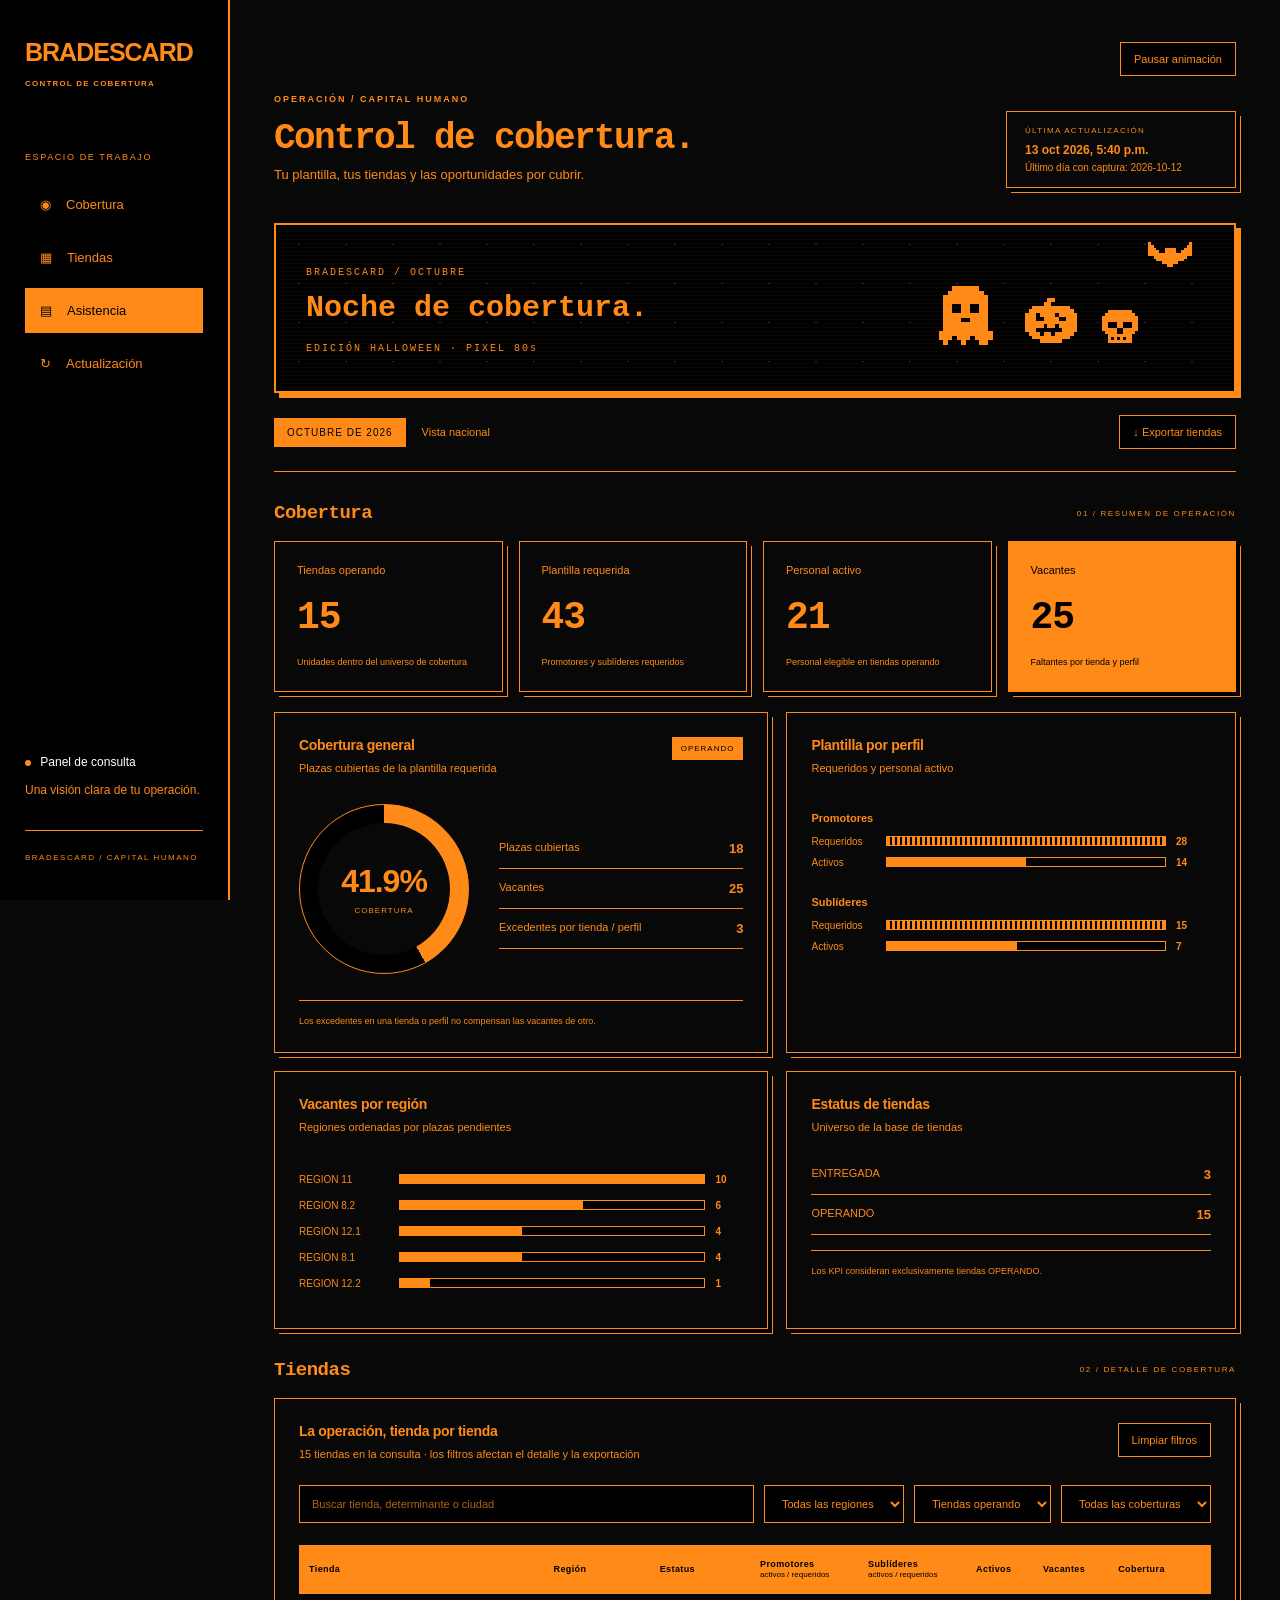
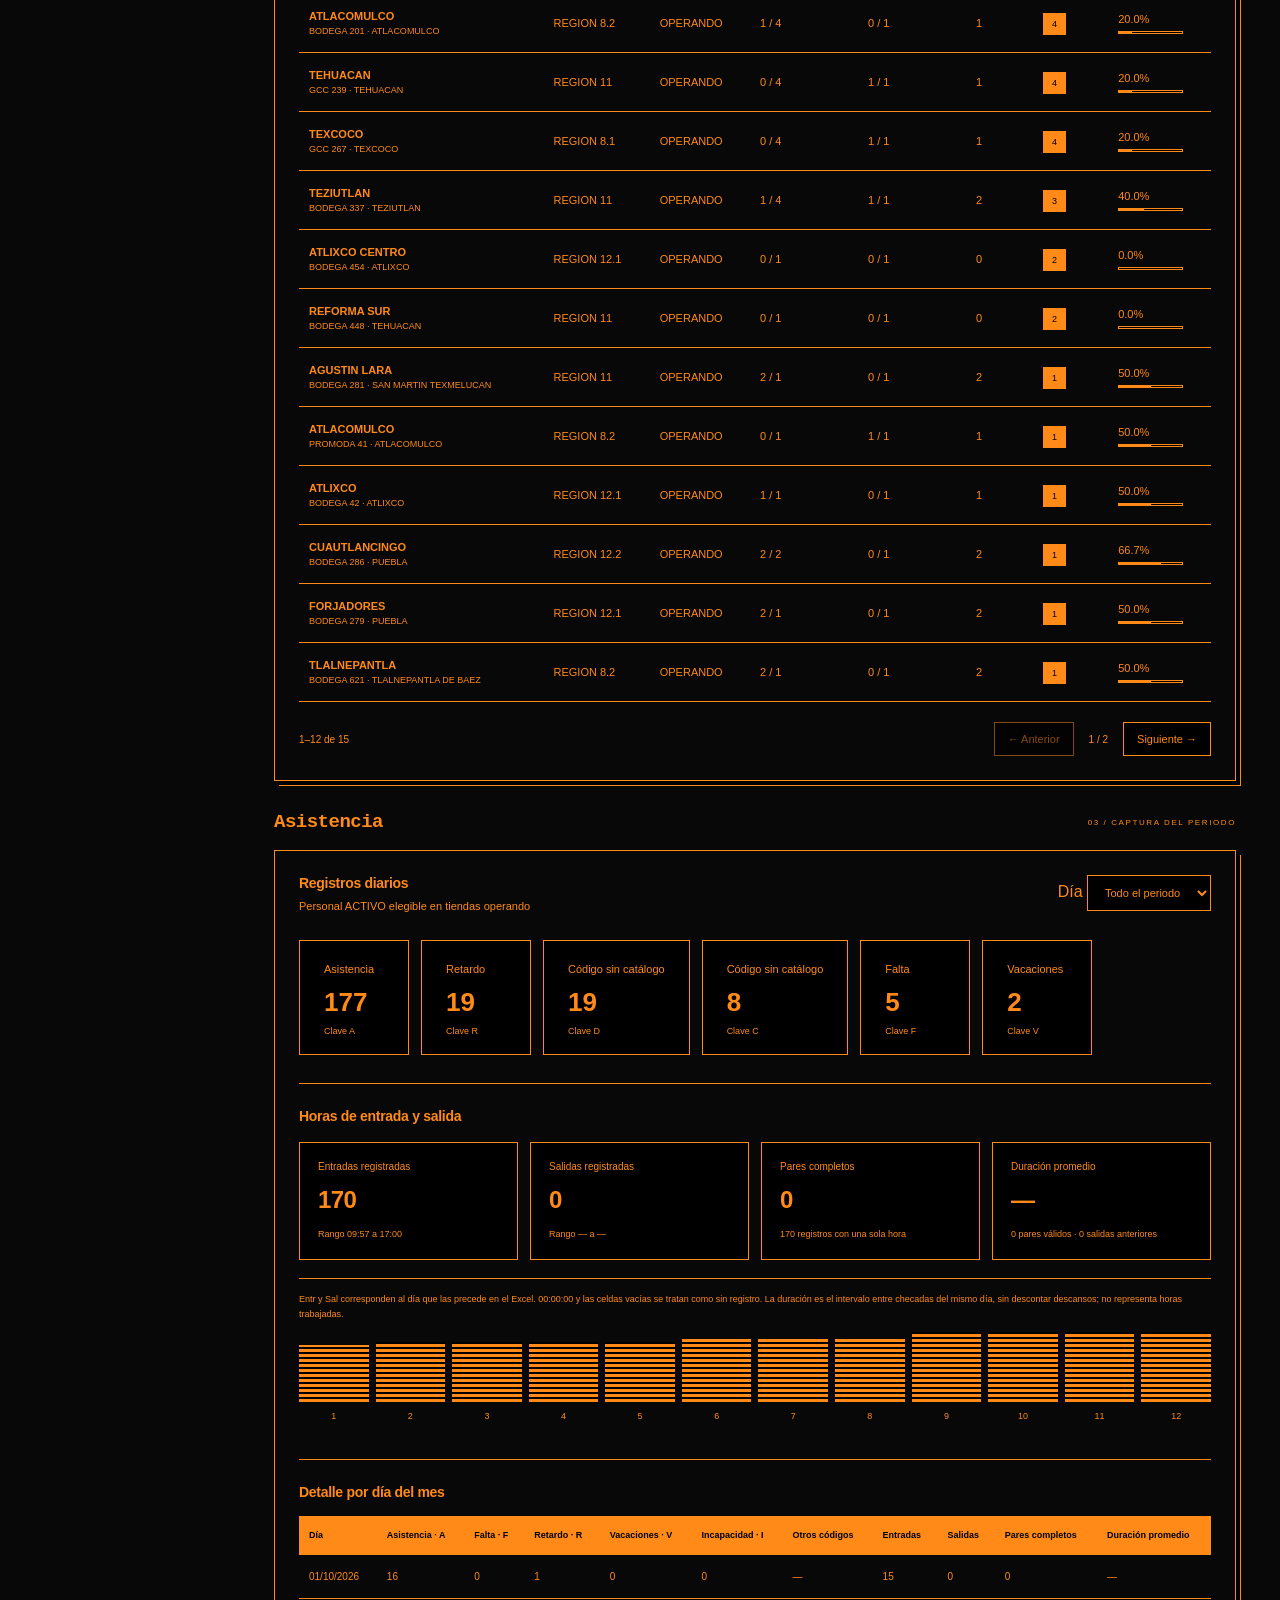
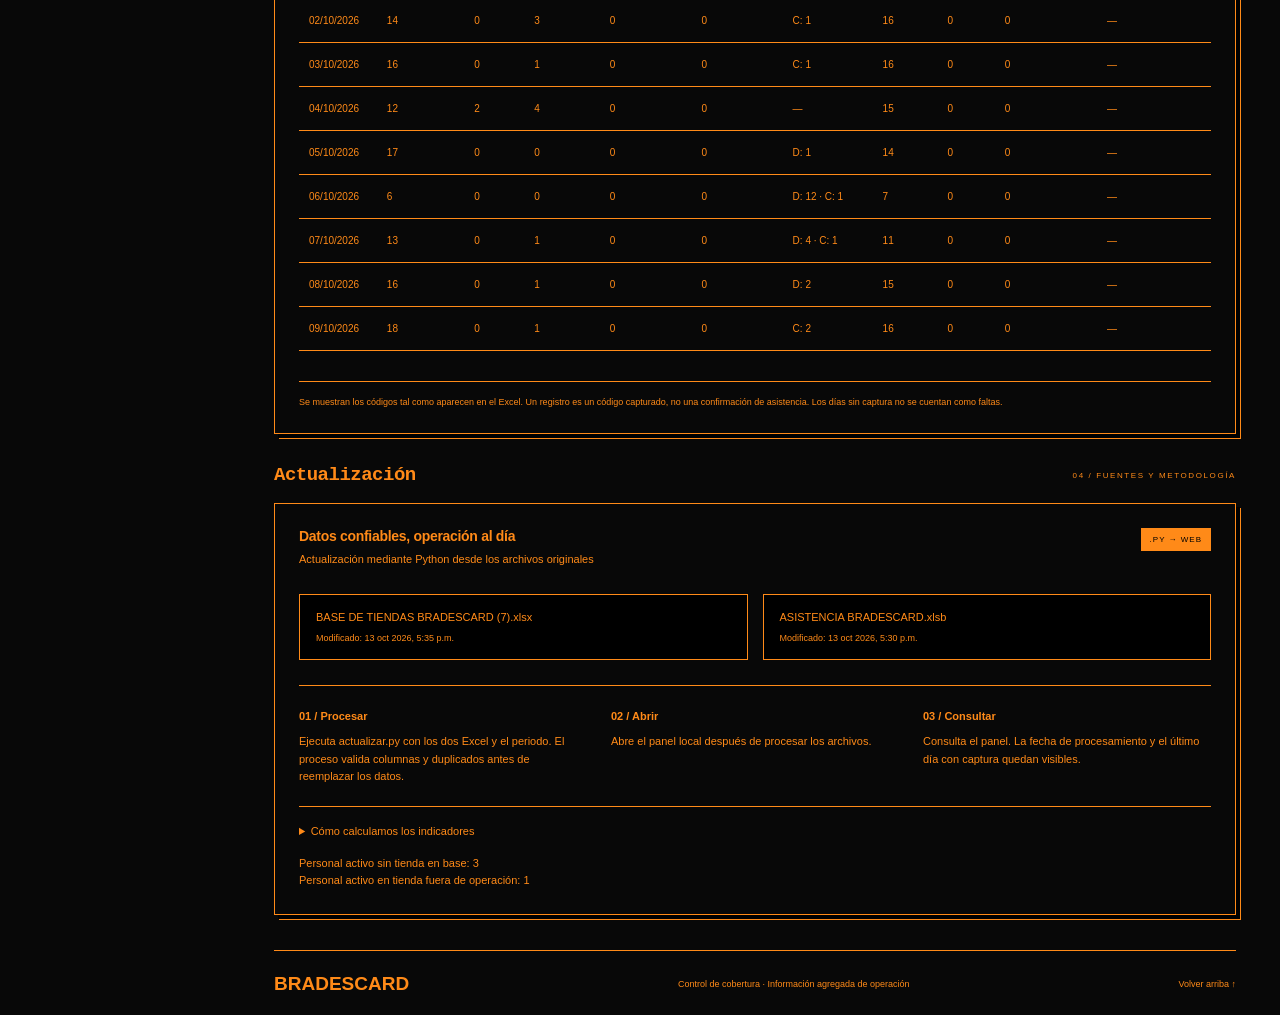
==== site/index.html @ 171170b5 "Publicar tablero de cobertura BRADESCARD y proceso de actualización" ====
<!doctype html>
<html lang="es"><head><meta charset="utf-8"><meta name="viewport" content="width=device-width, initial-scale=1"><meta name="description" content="Control de cobertura BRADESCARD: plantilla, vacantes y asistencia por tienda."><title>BRADESCARD · Control de cobertura</title><link rel="icon" type="image/svg+xml" href="favicon.svg?v=pumpkin-20261013"><link rel="stylesheet" href="styles.css"><script defer src="data.js"></script><script defer src="app.js?v=detalle-auto-20261013"></script><link rel="stylesheet" href="asistencia.css"><link rel="stylesheet" href="halloween.css?v=orange-20261013"><script defer src="temporada.js?v=orange-20261013"></script></head>
<body><aside><a class="brand" href="#cobertura">BRADESCARD<span>CONTROL DE COBERTURA</span></a><div class="nav-label">ESPACIO DE TRABAJO</div><nav aria-label="Secciones"><a href="#cobertura" class="selected">◉ <span>Cobertura</span></a><a href="#tiendas">▦ <span>Tiendas</span></a><a href="#asistencia">▤ <span>Asistencia</span></a><a href="#actualizacion">↻ <span>Actualización</span></a></nav><div class="side-bottom"><span class="dot"></span> Panel de consulta<p>Una visión clara de tu operación.</p><small>BRADESCARD / CAPITAL HUMANO</small></div></aside>
<main><header><div class="eyebrow">OPERACIÓN / CAPITAL HUMANO</div><div class="heading"><div><h1>Control de cobertura<span>.</span></h1><p>Tu plantilla, tus tiendas y las oportunidades por cubrir.</p></div><div class="update"><span>ÚLTIMA ACTUALIZACIÓN</span><strong id="updated">Sin datos procesados</strong><small id="cutoff"></small></div></div></header><div class="toolbar"><span class="period" id="period">—</span><span id="scope">Vista nacional</span><button id="export">↓ Exportar tiendas</button></div><div id="error" role="alert" hidden></div>
<section id="cobertura"><div class="section-title"><h2>Cobertura</h2><span>01 / RESUMEN DE OPERACIÓN</span></div><div class="kpis" id="kpis"></div><div class="chart-grid"><article class="panel"><div class="panel-title"><div><h3>Cobertura general</h3><p>Plazas cubiertas de la plantilla requerida</p></div><span class="tag">OPERANDO</span></div><div class="coverage-body"><div id="donut" class="donut"><div><strong id="percent">—</strong><small>COBERTURA</small></div></div><div class="legend" id="legend"></div></div><p class="note">Los excedentes en una tienda o perfil no compensan las vacantes de otro.</p></article><article class="panel"><div class="panel-title"><div><h3>Plantilla por perfil</h3><p>Requeridos y personal activo</p></div></div><div id="profiles" class="bars"></div></article><article class="panel"><div class="panel-title"><div><h3>Vacantes por región</h3><p>Regiones ordenadas por plazas pendientes</p></div></div><div id="regions" class="regions"></div></article><article class="panel"><div class="panel-title"><div><h3>Estatus de tiendas</h3><p>Universo de la base de tiendas</p></div></div><div id="statuses" class="status-list"></div><p class="note">Los KPI consideran exclusivamente tiendas OPERANDO.</p></article></div></section>
<section id="tiendas"><div class="section-title"><h2>Tiendas</h2><span>02 / DETALLE DE COBERTURA</span></div><article class="panel"><div class="panel-title"><div><h3>La operación, tienda por tienda</h3><p id="count"></p></div><button id="clear">Limpiar filtros</button></div><div class="filters"><input id="search" type="search" placeholder="Buscar tienda, determinante o ciudad" aria-label="Buscar tienda"><select id="region" aria-label="Región"><option value="">Todas las regiones</option></select><select id="status" aria-label="Estatus"><option value="OPERANDO">Tiendas operando</option><option value="">Todos los estatus</option></select><select id="gap" aria-label="Cobertura"><option value="">Todas las coberturas</option><option value="gap">Con vacantes</option><option value="full">Plantilla completa</option><option value="zero">Sin personal activo</option></select></div><div class="table-wrap"><table><thead><tr><th>Tienda</th><th>Región</th><th>Estatus</th><th>Promotores<br><small>activos / requeridos</small></th><th>Sublíderes<br><small>activos / requeridos</small></th><th>Activos</th><th>Vacantes</th><th>Cobertura</th></tr></thead><tbody id="rows"></tbody></table></div><div class="pagination"><span id="range"></span><div><button id="prev">← Anterior</button><span id="page"></span><button id="next">Siguiente →</button></div></div></article></section>
<section id="asistencia"><div class="section-title"><h2>Asistencia</h2><span>03 / CAPTURA DEL PERIODO</span></div><article class="panel"><div class="panel-title"><div><h3>Registros diarios</h3><p>Personal ACTIVO elegible en tiendas operando</p></div><label>Día <select id="day" aria-label="Día de asistencia"></select></label></div><div id="attendance" class="attendance"></div><div id="timeline" class="timeline" aria-label="Registros por día"></div><p class="note">Se muestran los códigos tal como aparecen en el Excel. Un registro es un código capturado, no una confirmación de asistencia. Los días sin captura no se cuentan como faltas.</p></article></section>
<section id="actualizacion"><div class="section-title"><h2>Actualización</h2><span>04 / FUENTES Y METODOLOGÍA</span></div><article class="panel"><div class="panel-title"><div><h3>Datos confiables, operación al día</h3><p>Actualización mediante Python desde los archivos originales</p></div><span class="tag">.PY → WEB</span></div><div id="sources" class="sources"></div><div class="method"><div><strong>01 / Procesar</strong><p>Ejecuta actualizar.py con los dos Excel y el periodo. El proceso valida columnas y duplicados antes de reemplazar los datos.</p></div><div><strong>02 / Abrir</strong><p>Abre el panel local después de procesar los archivos.</p></div><div><strong>03 / Consultar</strong><p>Consulta el panel. La fecha de procesamiento y el último día con captura quedan visibles.</p></div></div><details><summary>Cómo calculamos los indicadores</summary><p>Plantilla requerida = promotores requeridos + sublíderes. Personal activo = estatus ACTIVO, perfil PROMOTOR / PROMOTOR DE CREDITO o SUBLIDER (excluye SUBLIDER 2 y otros puestos), asignado a una tienda OPERANDO. Vacantes = suma de faltantes por tienda y perfil, con mínimo cero. Cobertura = plazas cubiertas / plantilla requerida. El corte corresponde al último día con un código registrado; no acredita que todas las tiendas hayan completado ese día.</p></details><div id="warnings"></div></article></section><footer><strong>BRADESCARD</strong><span>Control de cobertura · Información agregada de operación</span><a href="#cobertura">Volver arriba ↑</a></footer></main></body></html>
---- site/styles.css ----
:root{font-family:Inter,'Segoe UI',Arial,sans-serif;color:#171717;background:#f6f6f6;font-synthesis:none;scroll-behavior:smooth}*{box-sizing:border-box}body{margin:0}aside{position:fixed;inset:0 auto 0 0;width:230px;background:#101010;color:#fff;padding:38px 25px;display:flex;flex-direction:column}.brand{font-size:38px;font-weight:850;letter-spacing:-2px;color:white;text-decoration:none}.brand span{display:block;font-size:9px;letter-spacing:2px;color:#a7a7a7;margin-top:12px}.nav-label{color:#888;font-size:9px;letter-spacing:1.6px;margin:64px 0 20px}nav{display:grid;gap:8px}nav a{color:#aaa;text-decoration:none;display:flex;gap:15px;padding:15px;border-radius:7px;font-size:13px}nav a:hover,nav a.selected{background:#fff;color:#111}.side-bottom{margin-top:auto;font-size:12px}.side-bottom p{color:#888;line-height:1.6}.side-bottom small{display:block;border-top:1px solid #333;padding-top:22px;margin-top:30px;font-size:8px;letter-spacing:1.5px}.dot{display:inline-block;width:6px;height:6px;border-radius:50%;background:#fff;margin-right:6px}main{margin-left:230px;max-width:1750px;padding:42px 44px 20px}.eyebrow{font-size:9px;letter-spacing:2px;color:#777;font-weight:650}.heading{display:flex;justify-content:space-between;align-items:center;gap:25px}h1{font-size:36px;letter-spacing:-1.6px;margin:14px 0 8px}h1 span{color:#999}header p{color:#777;font-size:13px;margin-top:0}.update{background:white;border:1px solid #e3e3e3;border-radius:8px;padding:14px 18px;min-width:230px}.update span{font-size:8px;letter-spacing:1.3px;color:#777;display:block}.update strong{font-size:12px;display:block;margin-top:8px}.update small{font-size:10px;color:#777;display:block;margin-top:5px}.toolbar{display:flex;align-items:center;gap:16px;border-bottom:1px solid #ddd;padding:22px 0;color:#777;font-size:11px}.period{background:#191919;color:white;padding:9px 13px;border-radius:5px;font-size:10px;letter-spacing:1px}.toolbar button{margin-left:auto}button,select,input{font:inherit}button,select{border:1px solid #dedede;background:#fff;border-radius:5px;padding:10px 13px;font-size:11px;color:#333}button{cursor:pointer}button:hover{background:#eee}button:disabled{opacity:.4;cursor:default}a:focus-visible,button:focus-visible,input:focus-visible,select:focus-visible,summary:focus-visible{outline:2px solid #555;outline-offset:3px}section{scroll-margin-top:20px}.section-title{display:flex;justify-content:space-between;align-items:center;margin:30px 0 17px}.section-title h2{font-size:19px;letter-spacing:-.5px;margin:0}.section-title>span{font-size:8px;letter-spacing:1.6px;color:#888}.kpis{display:grid;grid-template-columns:repeat(4,1fr);gap:16px}.kpi{background:white;border:1px solid #e4e4e4;border-radius:9px;padding:22px}.kpi:last-child{background:#151515;color:white;border-color:#151515}.kpi-label{font-size:11px;display:flex;justify-content:space-between;color:#666}.kpi:last-child .kpi-label{color:#bbb}.kpi strong{font-size:38px;letter-spacing:-1px;display:block;margin:20px 0 12px}.kpi small{font-size:9px;color:#888}.chart-grid{display:grid;grid-template-columns:1.1fr 1fr;gap:18px;margin-top:20px}.panel{background:#fff;border:1px solid #e4e4e4;border-radius:10px;padding:24px}.panel-title{display:flex;align-items:flex-start;justify-content:space-between;gap:12px}.panel h3{font-size:14px;margin:0 0 7px;letter-spacing:-.3px}.panel p{color:#888;font-size:11px;line-height:1.6;margin:0}.tag{font-size:8px;letter-spacing:1px;background:#f0f0f0;padding:7px 9px;border-radius:4px;white-space:nowrap}.coverage-body{display:flex;align-items:center;gap:30px;margin:26px 0}.donut{width:170px;height:170px;flex-shrink:0;background:conic-gradient(#191919 var(--fill,0%),#eee 0);border-radius:50%;padding:18px}.donut>div{height:100%;border-radius:50%;background:#fff;display:flex;flex-direction:column;align-items:center;justify-content:center}.donut strong{font-size:32px;letter-spacing:-1px}.donut small{font-size:8px;color:#999;letter-spacing:1px;margin-top:6px}.legend{flex:1}.legend div,.status-list div{display:flex;justify-content:space-between;font-size:11px;padding:12px 0;border-bottom:1px solid #eee}.legend strong,.status-list strong{font-size:13px}.panel .note{font-size:9px;border-top:1px solid #eee;padding-top:13px;margin-top:15px}.bars{margin-top:30px}.profile{margin-bottom:24px}.profile>strong{font-size:11px}.bar-line{display:grid;grid-template-columns:65px 1fr 35px;align-items:center;gap:10px;margin:10px 0;font-size:10px;color:#777}.bar{height:10px;background:#f5f5f5;border-radius:2px;overflow:hidden}.bar i{display:block;height:100%;background:#222}.bar.light i{background:#bfbfbf}.regions{max-height:270px;overflow:auto;margin-top:22px}.region-row{display:grid;grid-template-columns:90px 1fr 28px;gap:10px;align-items:center;font-size:10px;margin:15px 0}.status-list{margin-top:18px}.filters{display:flex;gap:10px;margin:22px 0}.filters input{flex:1;min-width:160px;border:1px solid #ddd;border-radius:5px;padding:12px;font-size:11px}.table-wrap{overflow:auto}table{border-collapse:collapse;width:100%;text-align:left;white-space:nowrap}th{font-size:9px;font-weight:600;color:#888;letter-spacing:.4px;background:#fafafa;padding:14px 10px;border-bottom:1px solid #e5e5e5}th small{font-size:8px;font-weight:400;letter-spacing:0}td{font-size:11px;padding:16px 10px;border-bottom:1px solid #eee}td strong{display:block;font-size:11px}td small{display:block;font-size:9px;color:#999;margin-top:4px}.badge{background:#f0f0f0;padding:5px 8px;border-radius:4px;font-size:9px}.badge.gap{background:#222;color:white}.tiny-bar{height:3px;background:#eee;width:65px;margin-top:6px}.tiny-bar i{height:100%;background:#333;display:block}.pagination{display:flex;justify-content:space-between;align-items:center;margin-top:20px;font-size:10px;color:#888}.pagination>div{display:flex;gap:15px;align-items:center}.attendance{display:flex;flex-wrap:wrap;gap:12px;margin:24px 0}.code{background:#f7f7f7;padding:18px 24px;min-width:110px;border:1px solid #eee;border-radius:6px}.code span{font-size:11px;color:#888}.code strong{font-size:26px;display:block;margin-top:10px}.timeline{display:flex;gap:7px;align-items:flex-end;height:110px;overflow:auto;padding:10px 0}.daybar{flex:1;min-width:20px;text-align:center;font-size:9px;color:#888}.daybar i{display:block;background:#bbb;margin-bottom:9px;border-radius:2px 2px 0 0}.daybar.current i{background:#222}.sources{display:grid;grid-template-columns:1fr 1fr;gap:15px;margin:25px 0}.source{background:#f8f8f8;border-radius:6px;padding:16px;overflow-wrap:anywhere;font-size:11px}.source small{display:block;color:#888;margin-top:10px;font-size:9px}.method{display:grid;grid-template-columns:repeat(3,1fr);gap:24px;padding:20px 0;border-top:1px solid #eee}.method strong{font-size:11px}.method p{margin-top:9px}details{padding-top:18px;border-top:1px solid #eee;font-size:11px}summary{cursor:pointer}details p{margin-top:12px!important}#warnings{font-size:10px;color:#666;margin-top:18px}footer{display:flex;justify-content:space-between;align-items:center;border-top:1px solid #ddd;margin-top:35px;padding-top:22px;font-size:9px;color:#888}footer strong{font-size:19px;color:#222}footer a{color:#555;text-decoration:none}#error{padding:20px;border:1px solid #999;margin-top:20px;font-size:13px} @media(min-width:1500px){main{padding-left:65px;padding-right:65px}}@media(max-width:1100px){aside{width:190px;padding:30px 18px}main{margin-left:190px;padding:30px 24px}.heading{align-items:flex-start}h1{font-size:29px}.kpis{gap:10px}.kpi{padding:18px}.coverage-body{gap:15px}.donut{width:140px;height:140px}.filters{flex-wrap:wrap}}@media(max-width:780px){aside{position:static;width:auto;padding:22px;display:block}.brand{font-size:28px}.brand span{font-size:8px;display:inline;margin-left:18px}.nav-label,.side-bottom{display:none}nav{display:flex;gap:6px;margin-top:20px;overflow:auto}nav a{padding:10px;font-size:11px}main{margin:0;padding:25px 18px}.heading{display:block}h1{font-size:30px}.update{margin-top:18px}.section-title>span{font-size:7px}.kpis{grid-template-columns:1fr 1fr}.kpi strong{font-size:32px}.chart-grid{grid-template-columns:1fr}.panel{padding:20px}.coverage-body{justify-content:center}.filters>*{width:100%}.sources,.method{grid-template-columns:1fr}.pagination{gap:10px;flex-wrap:wrap}footer span{display:none}}
---- site/asistencia.css ----
.code small{display:block;font-size:9px;color:#888;margin-top:8px}.hours-panel,.daily-panel{margin-top:28px;padding-top:24px;border-top:1px solid #eee}.hours-cards{display:grid;grid-template-columns:repeat(4,minmax(0,1fr));gap:12px;margin:18px 0}.hour-card{border:1px solid #e5e5e5;border-radius:7px;padding:18px;background:#fafafa}.hour-card span{display:block;font-size:10px;color:#777}.hour-card strong{display:block;font-size:24px;margin:14px 0;letter-spacing:-.6px}.hour-card small{display:block;font-size:9px;color:#888;line-height:1.5}.daily-panel .table-wrap{margin-top:16px;max-height:450px;overflow:auto}.daily-panel th{position:sticky;top:0;z-index:1}.selected-day{background:#f0f0f0}.daily-panel td{font-size:10px}.daily-panel th{letter-spacing:0}@media(max-width:1100px){.hours-cards{grid-template-columns:1fr 1fr}}@media(max-width:480px){.hour-card{padding:14px}.hour-card strong{font-size:20px}}
---- site/halloween.css ----
:root{--orange:#ff8a18;--ink:#080808;color:var(--orange);background:var(--ink);color-scheme:dark}
body{background:#080808}aside{background:#000;border-right:2px solid #ff8a18}.brand{display:block;font-size:25px;letter-spacing:-1px;white-space:nowrap;color:#ff8a18;max-width:100%}.brand span{font-size:8px;letter-spacing:1.2px;color:#ff8a18}nav a,.nav-label,.side-bottom p,.side-bottom small{color:#ff8a18}nav a:hover,nav a.selected{background:#ff8a18;color:#000;border-radius:0}.dot{background:#ff8a18}
h1,h2,h3,.eyebrow,header p,h1 span{color:#ff8a18}h1,h2,.season-label strong{font-family:'Courier New',monospace;font-weight:900}.update,.panel,.kpi,.kpi:last-child{background:#080808;border:1px solid #ff8a18;color:#ff8a18;border-radius:0;box-shadow:4px 4px 0 #000,5px 5px 0 #ff8a18}.kpi:last-child{background:#ff8a18;color:#000}.kpi:last-child .kpi-label,.kpi:last-child small{color:#000}.kpi-label,.kpi small,.update span,.update small,.panel p,.section-title>span,.toolbar,.bar-line,.region-row,.pagination,#warnings{color:#ff8a18}.kpi strong{font-family:'Courier New',monospace}.toolbar,.legend div,.status-list div,.panel .note,td,.method,details,footer,.side-bottom small{border-color:#ff8a18}
button,select,input,.filters input{background:#000;color:#ff8a18;border:1px solid #ff8a18;border-radius:0}button:hover{background:#ff8a18;color:#000}input::placeholder{color:#ff8a18;opacity:.7}button:disabled{opacity:.5}.period,.badge.gap,.tag{background:#ff8a18;color:#000;border-radius:0}.bar,.tiny-bar{background:#000;border:1px solid #ff8a18;border-radius:0}.bar i,.tiny-bar i{background:#ff8a18}.bar.light i{background:repeating-linear-gradient(90deg,#ff8a18 0 3px,#000 3px 5px)}.donut{background:conic-gradient(#ff8a18 var(--fill,0%),#000 0);border:1px solid #ff8a18}.donut>div{background:#080808}.donut small{color:#ff8a18}th{background:#ff8a18;color:#000;border-color:#ff8a18}td,td small{color:#ff8a18}.badge{background:#000;color:#ff8a18;border:1px solid #ff8a18;border-radius:0}.code,.source,.hour-card{background:#000;color:#ff8a18;border:1px solid #ff8a18;border-radius:0}.code span,.code small,.source small,.hour-card span,.hour-card small,.daybar,footer,footer a,footer strong{color:#ff8a18}.hours-panel,.daily-panel{border-color:#ff8a18}.selected-day{background:#000;outline:1px solid #ff8a18;outline-offset:-1px}.daybar i{background:repeating-linear-gradient(0deg,#ff8a18 0 3px,#000 3px 5px);border-radius:0}.daybar.current i{background:#ff8a18}a:focus-visible,button:focus-visible,input:focus-visible,select:focus-visible,summary:focus-visible{outline-color:#ff8a18}
.season-controls{display:flex;justify-content:flex-end;margin-bottom:18px}.season-scene{position:relative;display:flex;align-items:center;justify-content:space-between;min-height:170px;margin-top:28px;padding:28px 30px;border:2px solid #ff8a18;overflow:hidden;background:#000;box-shadow:5px 5px 0 #ff8a18}.season-scene:after{content:'';position:absolute;inset:0;pointer-events:none;background:repeating-linear-gradient(0deg,transparent 0 3px,#ff8a180b 3px 4px)}.season-label{position:relative;z-index:1}.season-label span,.season-label small{font:10px 'Courier New',monospace;letter-spacing:2px}.season-label strong{display:block;font-size:30px;margin:12px 0}.season-art{display:flex;align-items:flex-end;gap:15px;position:relative;width:270px;min-height:100px}.pixel-sprite{width:60px;height:60px;image-rendering:pixelated;flex-shrink:0}.pixel-ghost{width:72px;height:72px;animation:ghost-float 4s steps(8,end) infinite}.pixel-pumpkin{animation:pumpkin-sway 5s steps(4,end) infinite;transform-origin:bottom center}.pixel-skull{width:48px;height:48px;animation:skull-bob 3s steps(4,end) infinite}.pixel-bat{position:absolute;right:12px;top:-16px;width:44px;height:44px;animation:bat-drift 7s steps(16,end) infinite}.pixel-stars{position:absolute;inset:0;background-image:radial-gradient(#ff8a18 1px,transparent 1px);background-size:47px 39px;opacity:.3}
@keyframes ghost-float{0%,100%{transform:translateY(-8px)}50%{transform:translateY(6px)}}@keyframes pumpkin-sway{0%,100%{transform:rotate(-4deg)}50%{transform:rotate(4deg)}}@keyframes skull-bob{0%,100%{transform:translateY(0)}50%{transform:translateY(-5px)}}@keyframes bat-drift{0%,100%{transform:translate(0,0)}50%{transform:translate(-35px,12px)}}.season-paused .pixel-sprite{animation-play-state:paused}@media(prefers-reduced-motion:reduce){.pixel-sprite{animation:none!important}:root{scroll-behavior:auto}}
@media(max-width:1100px){.brand{font-size:22px;letter-spacing:-1px}.brand span{letter-spacing:.7px}.coverage-body{flex-wrap:wrap}}@media(max-width:780px){.brand{font-size:27px}.brand span{display:block;margin:8px 0 0}.season-label strong{font-size:25px}.season-label span,.season-label small{font-size:9px;letter-spacing:1px}.season-scene{padding:22px 18px}.season-art{width:190px;gap:6px}.pixel-sprite{width:45px;height:45px}.pixel-ghost{width:55px;height:55px}.pixel-bat{width:32px;height:32px}}@media(max-width:500px){.season-scene{min-height:225px;align-items:flex-start}.season-art{position:absolute;right:12px;bottom:12px}.section-title>span{max-width:100px;text-align:right}.toolbar{flex-wrap:wrap}.toolbar button{margin-left:0}.legend{min-width:180px}}
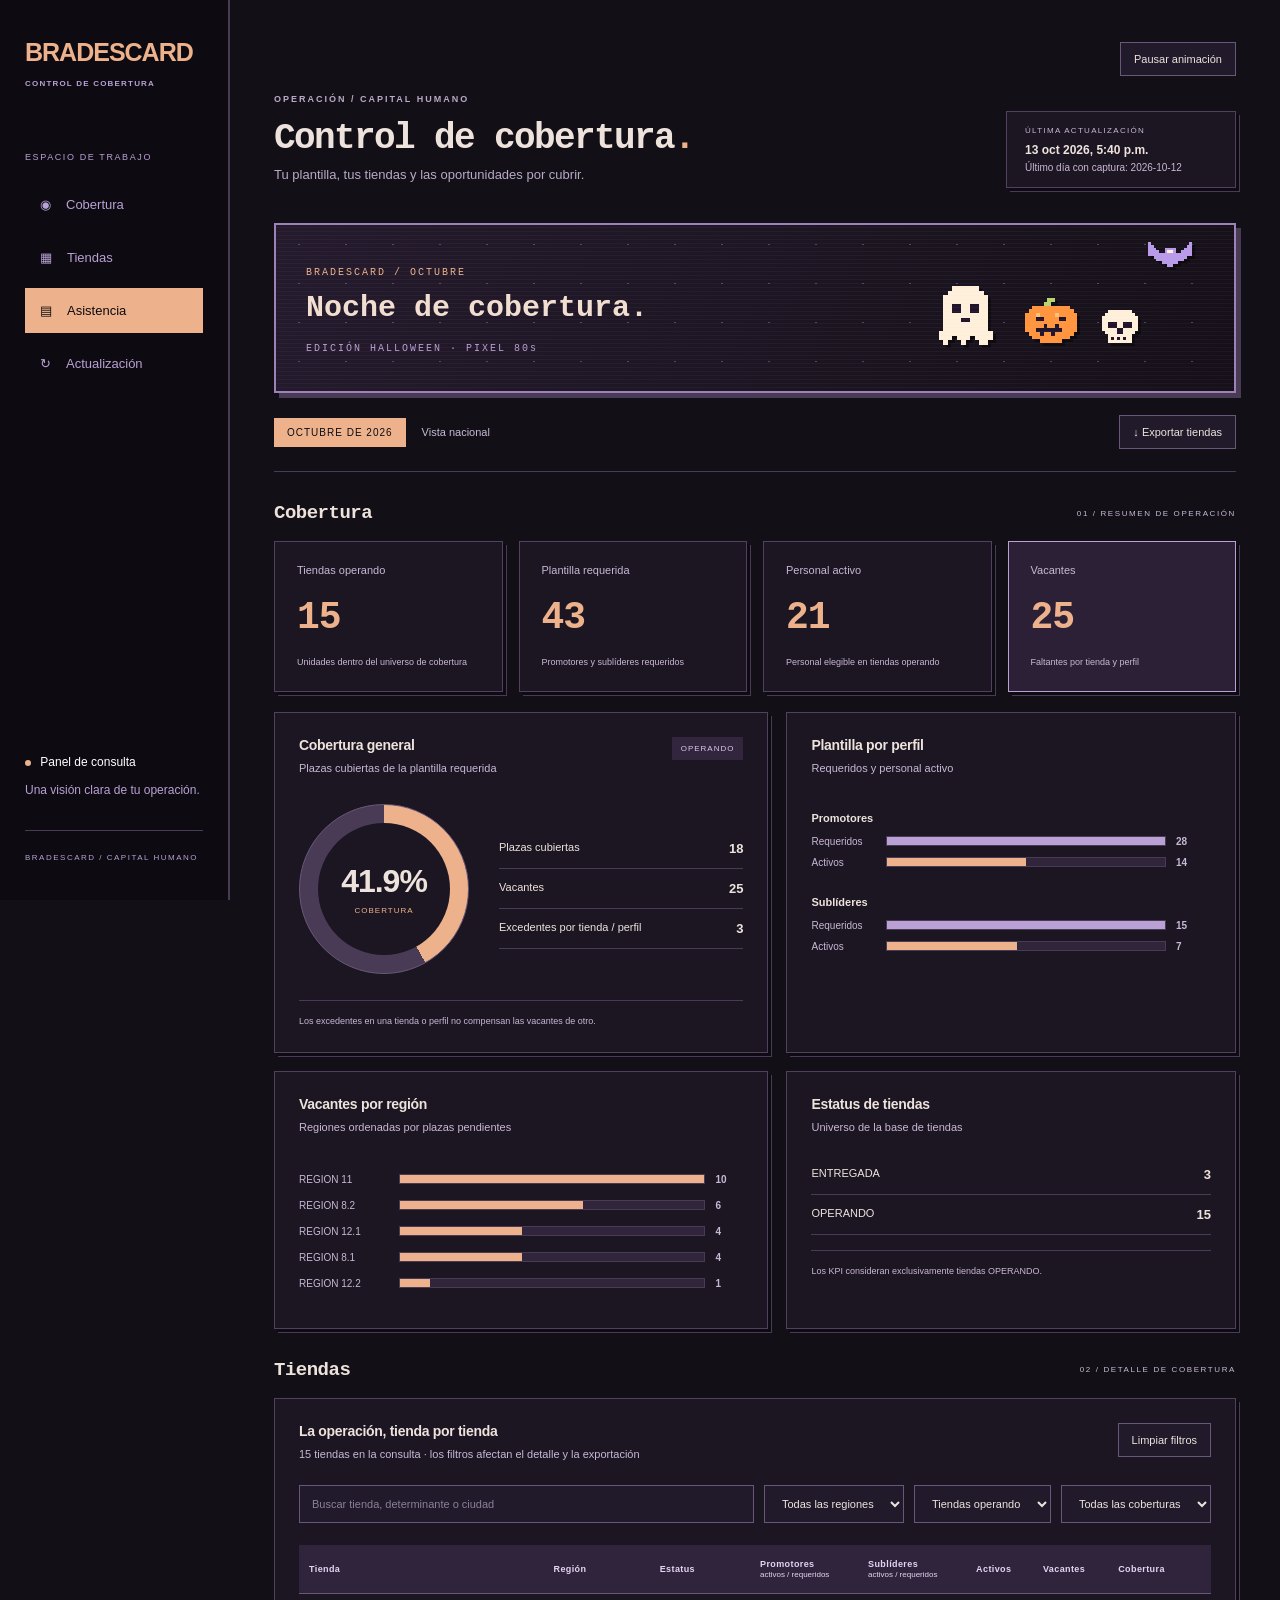
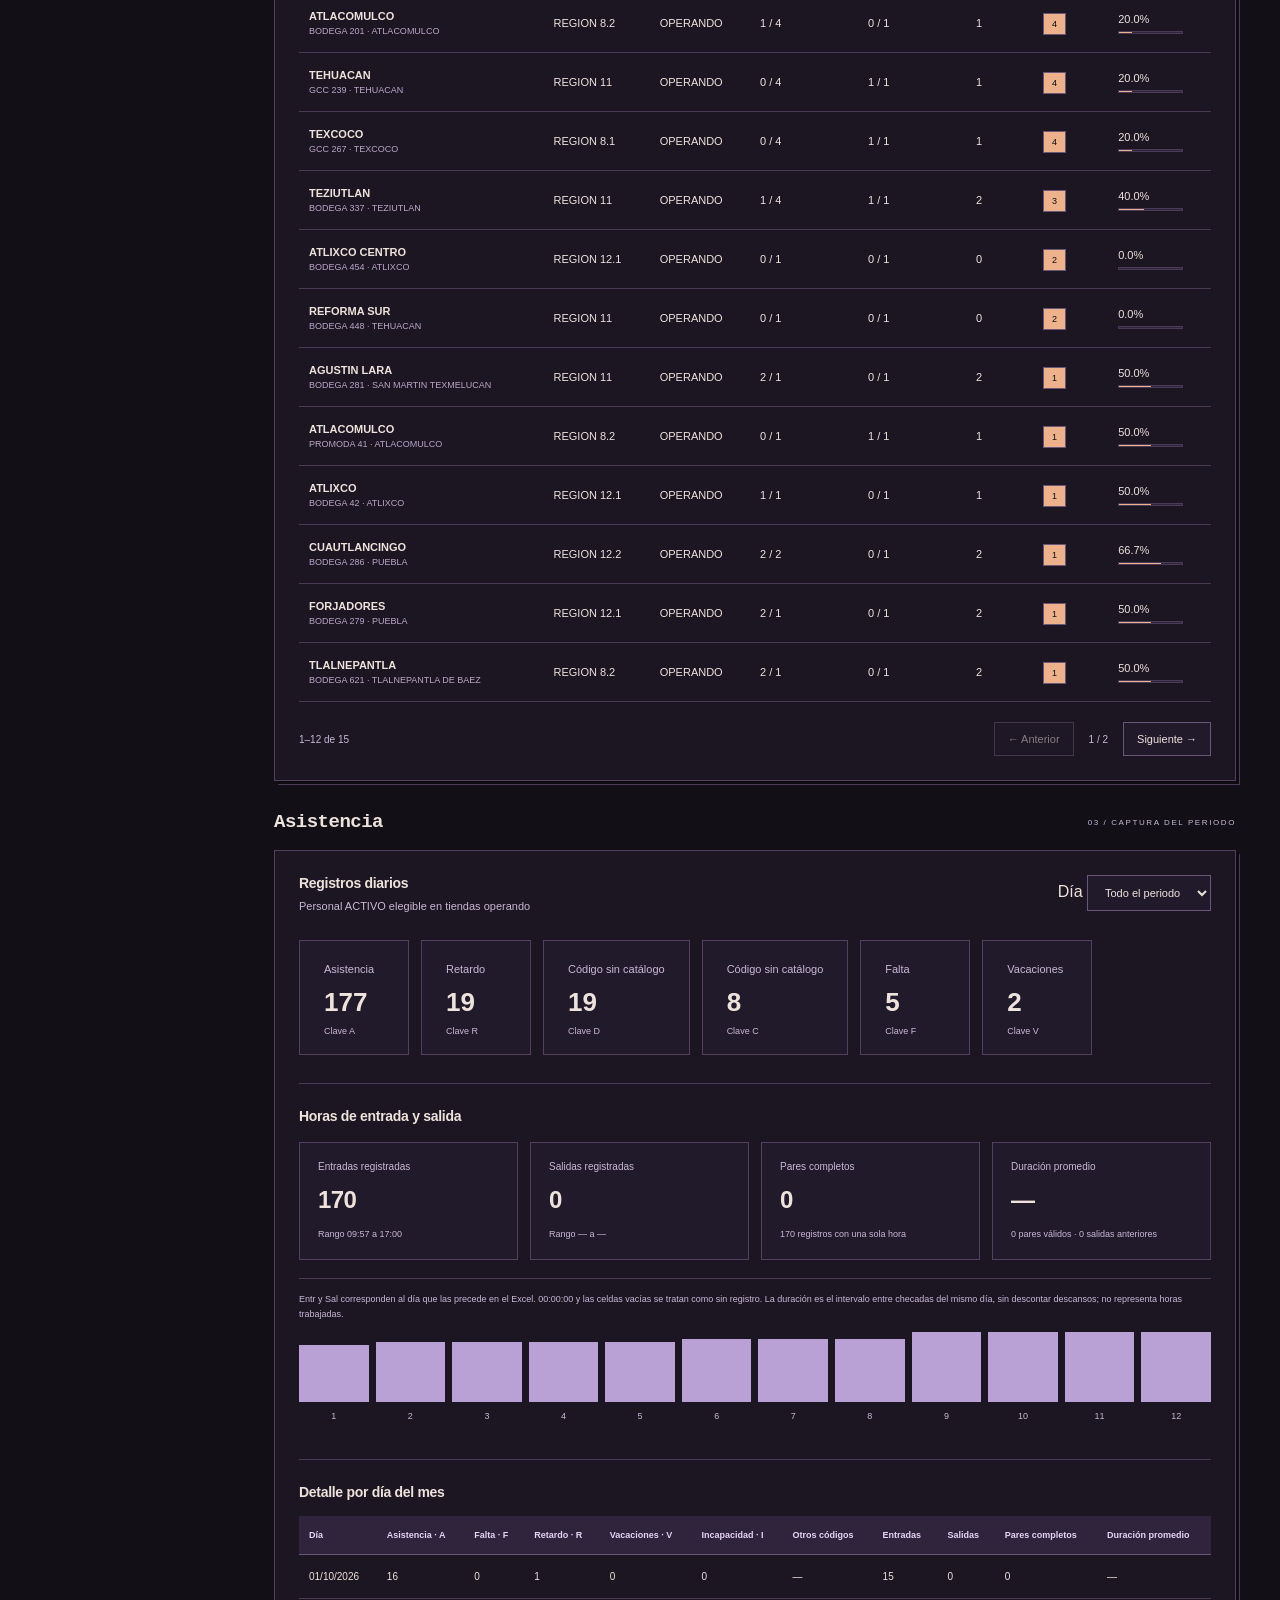
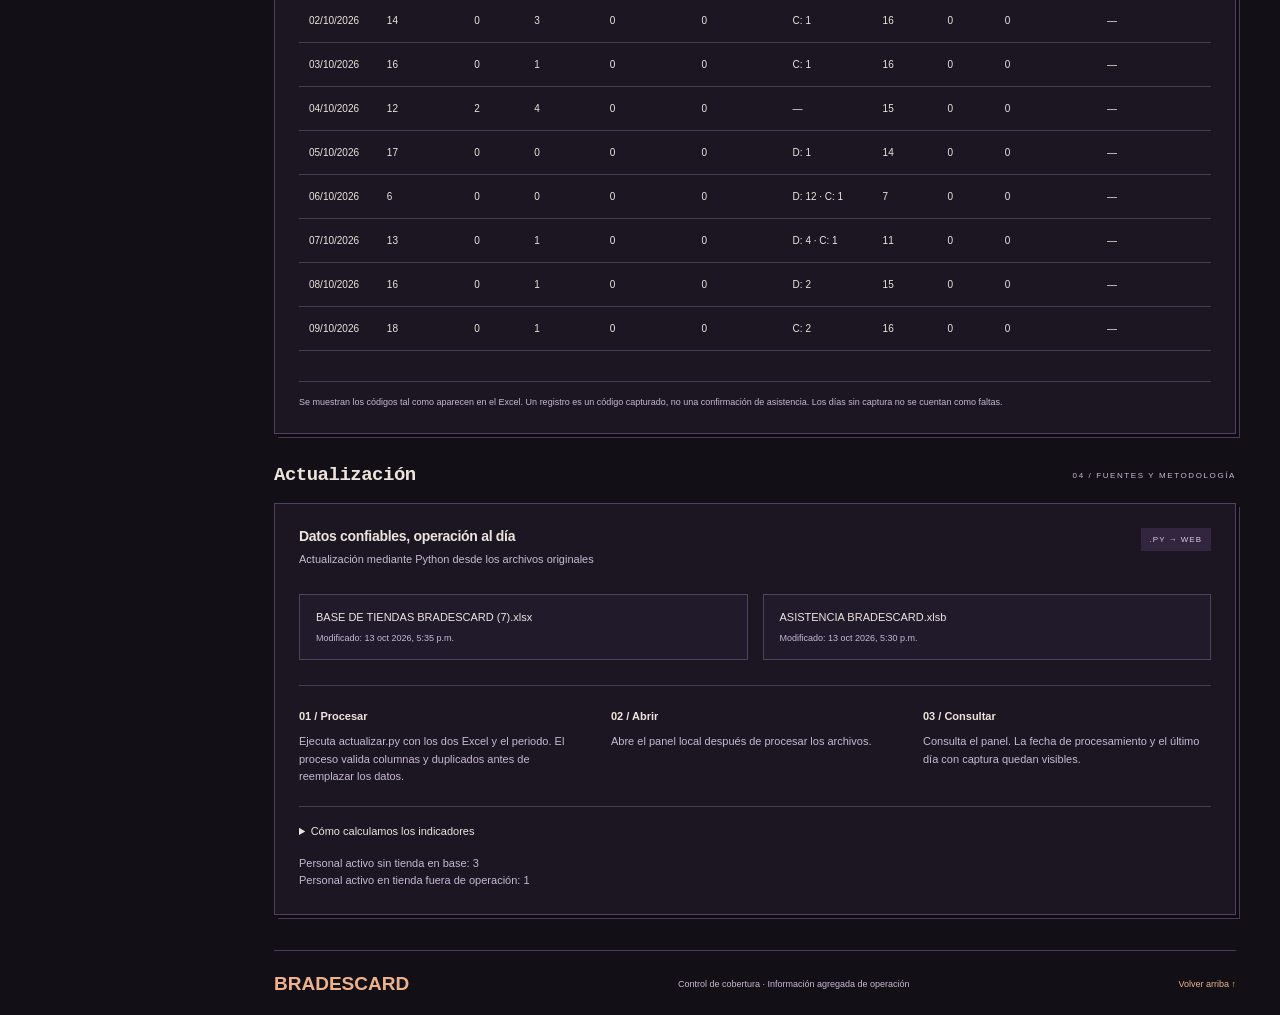
==== commit 4e18ad4c: "Publicar tablero de cobertura BRADESCARD y proceso de actualización" ====
--- a/site/index.html
+++ b/site/index.html
@@ -1,5 +1,5 @@
 <!doctype html>
-<html lang="es"><head><meta charset="utf-8"><meta name="viewport" content="width=device-width, initial-scale=1"><meta name="description" content="Control de cobertura BRADESCARD: plantilla, vacantes y asistencia por tienda."><title>BRADESCARD · Control de cobertura</title><link rel="icon" type="image/svg+xml" href="favicon.svg?v=pumpkin-20261013"><link rel="stylesheet" href="styles.css"><script defer src="data.js"></script><script defer src="app.js?v=detalle-auto-20261013"></script><link rel="stylesheet" href="asistencia.css"><link rel="stylesheet" href="halloween.css?v=orange-20261013"><script defer src="temporada.js?v=orange-20261013"></script></head>
+<html lang="es"><head><meta charset="utf-8"><meta name="viewport" content="width=device-width, initial-scale=1"><meta name="description" content="Control de cobertura BRADESCARD: plantilla, vacantes y asistencia por tienda."><title>BRADESCARD · Control de cobertura</title><link rel="icon" type="image/svg+xml" href="favicon.svg?v=pumpkin-pastel-20261013"><link rel="stylesheet" href="styles.css"><script defer src="data.js"></script><script defer src="app.js?v=detalle-auto-20261013"></script><link rel="stylesheet" href="asistencia.css"><link rel="stylesheet" href="halloween.css?v=pastel-20261013"><script defer src="temporada.js?v=pastel-20261013"></script></head>
 <body><aside><a class="brand" href="#cobertura">BRADESCARD<span>CONTROL DE COBERTURA</span></a><div class="nav-label">ESPACIO DE TRABAJO</div><nav aria-label="Secciones"><a href="#cobertura" class="selected">◉ <span>Cobertura</span></a><a href="#tiendas">▦ <span>Tiendas</span></a><a href="#asistencia">▤ <span>Asistencia</span></a><a href="#actualizacion">↻ <span>Actualización</span></a></nav><div class="side-bottom"><span class="dot"></span> Panel de consulta<p>Una visión clara de tu operación.</p><small>BRADESCARD / CAPITAL HUMANO</small></div></aside>
 <main><header><div class="eyebrow">OPERACIÓN / CAPITAL HUMANO</div><div class="heading"><div><h1>Control de cobertura<span>.</span></h1><p>Tu plantilla, tus tiendas y las oportunidades por cubrir.</p></div><div class="update"><span>ÚLTIMA ACTUALIZACIÓN</span><strong id="updated">Sin datos procesados</strong><small id="cutoff"></small></div></div></header><div class="toolbar"><span class="period" id="period">—</span><span id="scope">Vista nacional</span><button id="export">↓ Exportar tiendas</button></div><div id="error" role="alert" hidden></div>
 <section id="cobertura"><div class="section-title"><h2>Cobertura</h2><span>01 / RESUMEN DE OPERACIÓN</span></div><div class="kpis" id="kpis"></div><div class="chart-grid"><article class="panel"><div class="panel-title"><div><h3>Cobertura general</h3><p>Plazas cubiertas de la plantilla requerida</p></div><span class="tag">OPERANDO</span></div><div class="coverage-body"><div id="donut" class="donut"><div><strong id="percent">—</strong><small>COBERTURA</small></div></div><div class="legend" id="legend"></div></div><p class="note">Los excedentes en una tienda o perfil no compensan las vacantes de otro.</p></article><article class="panel"><div class="panel-title"><div><h3>Plantilla por perfil</h3><p>Requeridos y personal activo</p></div></div><div id="profiles" class="bars"></div></article><article class="panel"><div class="panel-title"><div><h3>Vacantes por región</h3><p>Regiones ordenadas por plazas pendientes</p></div></div><div id="regions" class="regions"></div></article><article class="panel"><div class="panel-title"><div><h3>Estatus de tiendas</h3><p>Universo de la base de tiendas</p></div></div><div id="statuses" class="status-list"></div><p class="note">Los KPI consideran exclusivamente tiendas OPERANDO.</p></article></div></section>
--- a/site/halloween.css
+++ b/site/halloween.css
@@ -1,7 +1,18 @@
-:root{--orange:#ff8a18;--ink:#080808;color:var(--orange);background:var(--ink);color-scheme:dark}
-body{background:#080808}aside{background:#000;border-right:2px solid #ff8a18}.brand{display:block;font-size:25px;letter-spacing:-1px;white-space:nowrap;color:#ff8a18;max-width:100%}.brand span{font-size:8px;letter-spacing:1.2px;color:#ff8a18}nav a,.nav-label,.side-bottom p,.side-bottom small{color:#ff8a18}nav a:hover,nav a.selected{background:#ff8a18;color:#000;border-radius:0}.dot{background:#ff8a18}
-h1,h2,h3,.eyebrow,header p,h1 span{color:#ff8a18}h1,h2,.season-label strong{font-family:'Courier New',monospace;font-weight:900}.update,.panel,.kpi,.kpi:last-child{background:#080808;border:1px solid #ff8a18;color:#ff8a18;border-radius:0;box-shadow:4px 4px 0 #000,5px 5px 0 #ff8a18}.kpi:last-child{background:#ff8a18;color:#000}.kpi:last-child .kpi-label,.kpi:last-child small{color:#000}.kpi-label,.kpi small,.update span,.update small,.panel p,.section-title>span,.toolbar,.bar-line,.region-row,.pagination,#warnings{color:#ff8a18}.kpi strong{font-family:'Courier New',monospace}.toolbar,.legend div,.status-list div,.panel .note,td,.method,details,footer,.side-bottom small{border-color:#ff8a18}
-button,select,input,.filters input{background:#000;color:#ff8a18;border:1px solid #ff8a18;border-radius:0}button:hover{background:#ff8a18;color:#000}input::placeholder{color:#ff8a18;opacity:.7}button:disabled{opacity:.5}.period,.badge.gap,.tag{background:#ff8a18;color:#000;border-radius:0}.bar,.tiny-bar{background:#000;border:1px solid #ff8a18;border-radius:0}.bar i,.tiny-bar i{background:#ff8a18}.bar.light i{background:repeating-linear-gradient(90deg,#ff8a18 0 3px,#000 3px 5px)}.donut{background:conic-gradient(#ff8a18 var(--fill,0%),#000 0);border:1px solid #ff8a18}.donut>div{background:#080808}.donut small{color:#ff8a18}th{background:#ff8a18;color:#000;border-color:#ff8a18}td,td small{color:#ff8a18}.badge{background:#000;color:#ff8a18;border:1px solid #ff8a18;border-radius:0}.code,.source,.hour-card{background:#000;color:#ff8a18;border:1px solid #ff8a18;border-radius:0}.code span,.code small,.source small,.hour-card span,.hour-card small,.daybar,footer,footer a,footer strong{color:#ff8a18}.hours-panel,.daily-panel{border-color:#ff8a18}.selected-day{background:#000;outline:1px solid #ff8a18;outline-offset:-1px}.daybar i{background:repeating-linear-gradient(0deg,#ff8a18 0 3px,#000 3px 5px);border-radius:0}.daybar.current i{background:#ff8a18}a:focus-visible,button:focus-visible,input:focus-visible,select:focus-visible,summary:focus-visible{outline-color:#ff8a18}
-.season-controls{display:flex;justify-content:flex-end;margin-bottom:18px}.season-scene{position:relative;display:flex;align-items:center;justify-content:space-between;min-height:170px;margin-top:28px;padding:28px 30px;border:2px solid #ff8a18;overflow:hidden;background:#000;box-shadow:5px 5px 0 #ff8a18}.season-scene:after{content:'';position:absolute;inset:0;pointer-events:none;background:repeating-linear-gradient(0deg,transparent 0 3px,#ff8a180b 3px 4px)}.season-label{position:relative;z-index:1}.season-label span,.season-label small{font:10px 'Courier New',monospace;letter-spacing:2px}.season-label strong{display:block;font-size:30px;margin:12px 0}.season-art{display:flex;align-items:flex-end;gap:15px;position:relative;width:270px;min-height:100px}.pixel-sprite{width:60px;height:60px;image-rendering:pixelated;flex-shrink:0}.pixel-ghost{width:72px;height:72px;animation:ghost-float 4s steps(8,end) infinite}.pixel-pumpkin{animation:pumpkin-sway 5s steps(4,end) infinite;transform-origin:bottom center}.pixel-skull{width:48px;height:48px;animation:skull-bob 3s steps(4,end) infinite}.pixel-bat{position:absolute;right:12px;top:-16px;width:44px;height:44px;animation:bat-drift 7s steps(16,end) infinite}.pixel-stars{position:absolute;inset:0;background-image:radial-gradient(#ff8a18 1px,transparent 1px);background-size:47px 39px;opacity:.3}
+:root{--orange:#edb28b;--ink:#121016;color:var(--orange);background:var(--ink);color-scheme:dark}
+body{background:#121016}aside{background:#0d0b11;border-right:2px solid #edb28b}.brand{display:block;font-size:25px;letter-spacing:-1px;white-space:nowrap;color:#edb28b;max-width:100%}.brand span{font-size:8px;letter-spacing:1.2px;color:#edb28b}nav a,.nav-label,.side-bottom p,.side-bottom small{color:#edb28b}nav a:hover,nav a.selected{background:#edb28b;color:#0d0b11;border-radius:0}.dot{background:#edb28b}
+h1,h2,h3,.eyebrow,header p,h1 span{color:#edb28b}h1,h2,.season-label strong{font-family:'Courier New',monospace;font-weight:900}.update,.panel,.kpi,.kpi:last-child{background:#121016;border:1px solid #edb28b;color:#edb28b;border-radius:0;box-shadow:4px 4px 0 #0d0b11,5px 5px 0 #edb28b}.kpi:last-child{background:#edb28b;color:#0d0b11}.kpi:last-child .kpi-label,.kpi:last-child small{color:#0d0b11}.kpi-label,.kpi small,.update span,.update small,.panel p,.section-title>span,.toolbar,.bar-line,.region-row,.pagination,#warnings{color:#edb28b}.kpi strong{font-family:'Courier New',monospace}.toolbar,.legend div,.status-list div,.panel .note,td,.method,details,footer,.side-bottom small{border-color:#edb28b}
+button,select,input,.filters input{background:#0d0b11;color:#edb28b;border:1px solid #edb28b;border-radius:0}button:hover{background:#edb28b;color:#0d0b11}input::placeholder{color:#edb28b;opacity:.7}button:disabled{opacity:.5}.period,.badge.gap,.tag{background:#edb28b;color:#0d0b11;border-radius:0}.bar,.tiny-bar{background:#0d0b11;border:1px solid #edb28b;border-radius:0}.bar i,.tiny-bar i{background:#edb28b}.bar.light i{background:repeating-linear-gradient(90deg,#edb28b 0 3px,#0d0b11 3px 5px)}.donut{background:conic-gradient(#edb28b var(--fill,0%),#0d0b11 0);border:1px solid #edb28b}.donut>div{background:#121016}.donut small{color:#edb28b}th{background:#edb28b;color:#0d0b11;border-color:#edb28b}td,td small{color:#edb28b}.badge{background:#0d0b11;color:#edb28b;border:1px solid #edb28b;border-radius:0}.code,.source,.hour-card{background:#0d0b11;color:#edb28b;border:1px solid #edb28b;border-radius:0}.code span,.code small,.source small,.hour-card span,.hour-card small,.daybar,footer,footer a,footer strong{color:#edb28b}.hours-panel,.daily-panel{border-color:#edb28b}.selected-day{background:#0d0b11;outline:1px solid #edb28b;outline-offset:-1px}.daybar i{background:repeating-linear-gradient(0deg,#edb28b 0 3px,#0d0b11 3px 5px);border-radius:0}.daybar.current i{background:#edb28b}a:focus-visible,button:focus-visible,input:focus-visible,select:focus-visible,summary:focus-visible{outline-color:#edb28b}
+.season-controls{display:flex;justify-content:flex-end;margin-bottom:18px}.season-scene{position:relative;display:flex;align-items:center;justify-content:space-between;min-height:170px;margin-top:28px;padding:28px 30px;border:2px solid #edb28b;overflow:hidden;background:#0d0b11;box-shadow:5px 5px 0 #edb28b}.season-scene:after{content:'';position:absolute;inset:0;pointer-events:none;background:repeating-linear-gradient(0deg,transparent 0 3px,#edb28b0b 3px 4px)}.season-label{position:relative;z-index:1}.season-label span,.season-label small{font:10px 'Courier New',monospace;letter-spacing:2px}.season-label strong{display:block;font-size:30px;margin:12px 0}.season-art{display:flex;align-items:flex-end;gap:15px;position:relative;width:270px;min-height:100px}.pixel-sprite{width:60px;height:60px;image-rendering:pixelated;flex-shrink:0}.pixel-ghost{width:72px;height:72px;animation:ghost-float 4s steps(8,end) infinite}.pixel-pumpkin{animation:pumpkin-sway 5s steps(4,end) infinite;transform-origin:bottom center}.pixel-skull{width:48px;height:48px;animation:skull-bob 3s steps(4,end) infinite}.pixel-bat{position:absolute;right:12px;top:-16px;width:44px;height:44px;animation:bat-drift 7s steps(16,end) infinite}.pixel-stars{position:absolute;inset:0;background-image:radial-gradient(#edb28b 1px,transparent 1px);background-size:47px 39px;opacity:.3}
 @keyframes ghost-float{0%,100%{transform:translateY(-8px)}50%{transform:translateY(6px)}}@keyframes pumpkin-sway{0%,100%{transform:rotate(-4deg)}50%{transform:rotate(4deg)}}@keyframes skull-bob{0%,100%{transform:translateY(0)}50%{transform:translateY(-5px)}}@keyframes bat-drift{0%,100%{transform:translate(0,0)}50%{transform:translate(-35px,12px)}}.season-paused .pixel-sprite{animation-play-state:paused}@media(prefers-reduced-motion:reduce){.pixel-sprite{animation:none!important}:root{scroll-behavior:auto}}
 @media(max-width:1100px){.brand{font-size:22px;letter-spacing:-1px}.brand span{letter-spacing:.7px}.coverage-body{flex-wrap:wrap}}@media(max-width:780px){.brand{font-size:27px}.brand span{display:block;margin:8px 0 0}.season-label strong{font-size:25px}.season-label span,.season-label small{font-size:9px;letter-spacing:1px}.season-scene{padding:22px 18px}.season-art{width:190px;gap:6px}.pixel-sprite{width:45px;height:45px}.pixel-ghost{width:55px;height:55px}.pixel-bat{width:32px;height:32px}}@media(max-width:500px){.season-scene{min-height:225px;align-items:flex-start}.season-art{position:absolute;right:12px;bottom:12px}.section-title>span{max-width:100px;text-align:right}.toolbar{flex-wrap:wrap}.toolbar button{margin-left:0}.legend{min-width:180px}}
+
+/* Halloween retro: acentos pastel, bordes suaves y texto claro. */
+:root{--purple:#b9a0d5;--text:#eee3dc;color:var(--text)}
+aside{border-right-color:#493b55}.brand{color:#edb28b}.brand span,.nav-label,.side-bottom p,.side-bottom small,nav a{color:#b9a0d5}
+h1,h2,h3{color:#eee3dc}.eyebrow,header p{color:#baa9c8}h1 span{color:#edb28b}
+.update,.panel,.kpi,.kpi:last-child{background:#1b1622;border-color:#51415f;color:#eee3dc;box-shadow:3px 3px 0 #0d0b11,4px 4px 0 #493b55}
+.kpi strong{color:#edb28b}.kpi:last-child{background:#2b2035;border-color:#b9a0d5}.kpi:last-child .kpi-label,.kpi:last-child small{color:#c9b8d6}.kpi-label,.kpi small,.update span,.update small,.panel p,.section-title>span,.toolbar,.bar-line,.region-row,.pagination,#warnings{color:#c9b8d6}
+.toolbar,.legend div,.status-list div,.panel .note,td,.method,details,footer,.side-bottom small,.hours-panel,.daily-panel{border-color:#493b55}
+button,select,input,.filters input{background:#211a2b;border-color:#695779;color:#eee3dc}input::placeholder{color:#baa9c8}.tag,.badge{background:#32253e;color:#dbc8ed;border-color:#695779}.bar,.tiny-bar{background:#31253c;border-color:#493b55}.bar.light i{background:#b9a0d5}.donut{background:conic-gradient(#edb28b var(--fill,0%),#493b55 0);border-color:#695779}.donut>div{background:#1b1622}
+th{background:#30243d;color:#e5d4f3;border-color:#695779}td{color:#eee3dc}td small{color:#bba7ca}.code,.source,.hour-card{background:#211a2b;color:#eee3dc;border-color:#51415f}.code span,.code small,.source small,.hour-card span,.hour-card small,.daybar,footer{color:#c9b8d6}.selected-day{background:#30243d;outline-color:#b9a0d5}.daybar i{background:#b9a0d5}
+.season-scene{background:linear-gradient(115deg,#241b2e,#151019);border-color:#9d82b9;box-shadow:5px 5px 0 #493b55}.season-label strong{color:#f2ded0}.season-label span{color:#edb28b}.season-label small{color:#b9a0d5}.pixel-stars{background-image:radial-gradient(#b9a0d5 1px,transparent 1px);opacity:.35}.pixel-sprite{filter:drop-shadow(3px 3px 0 #0d0b11)}
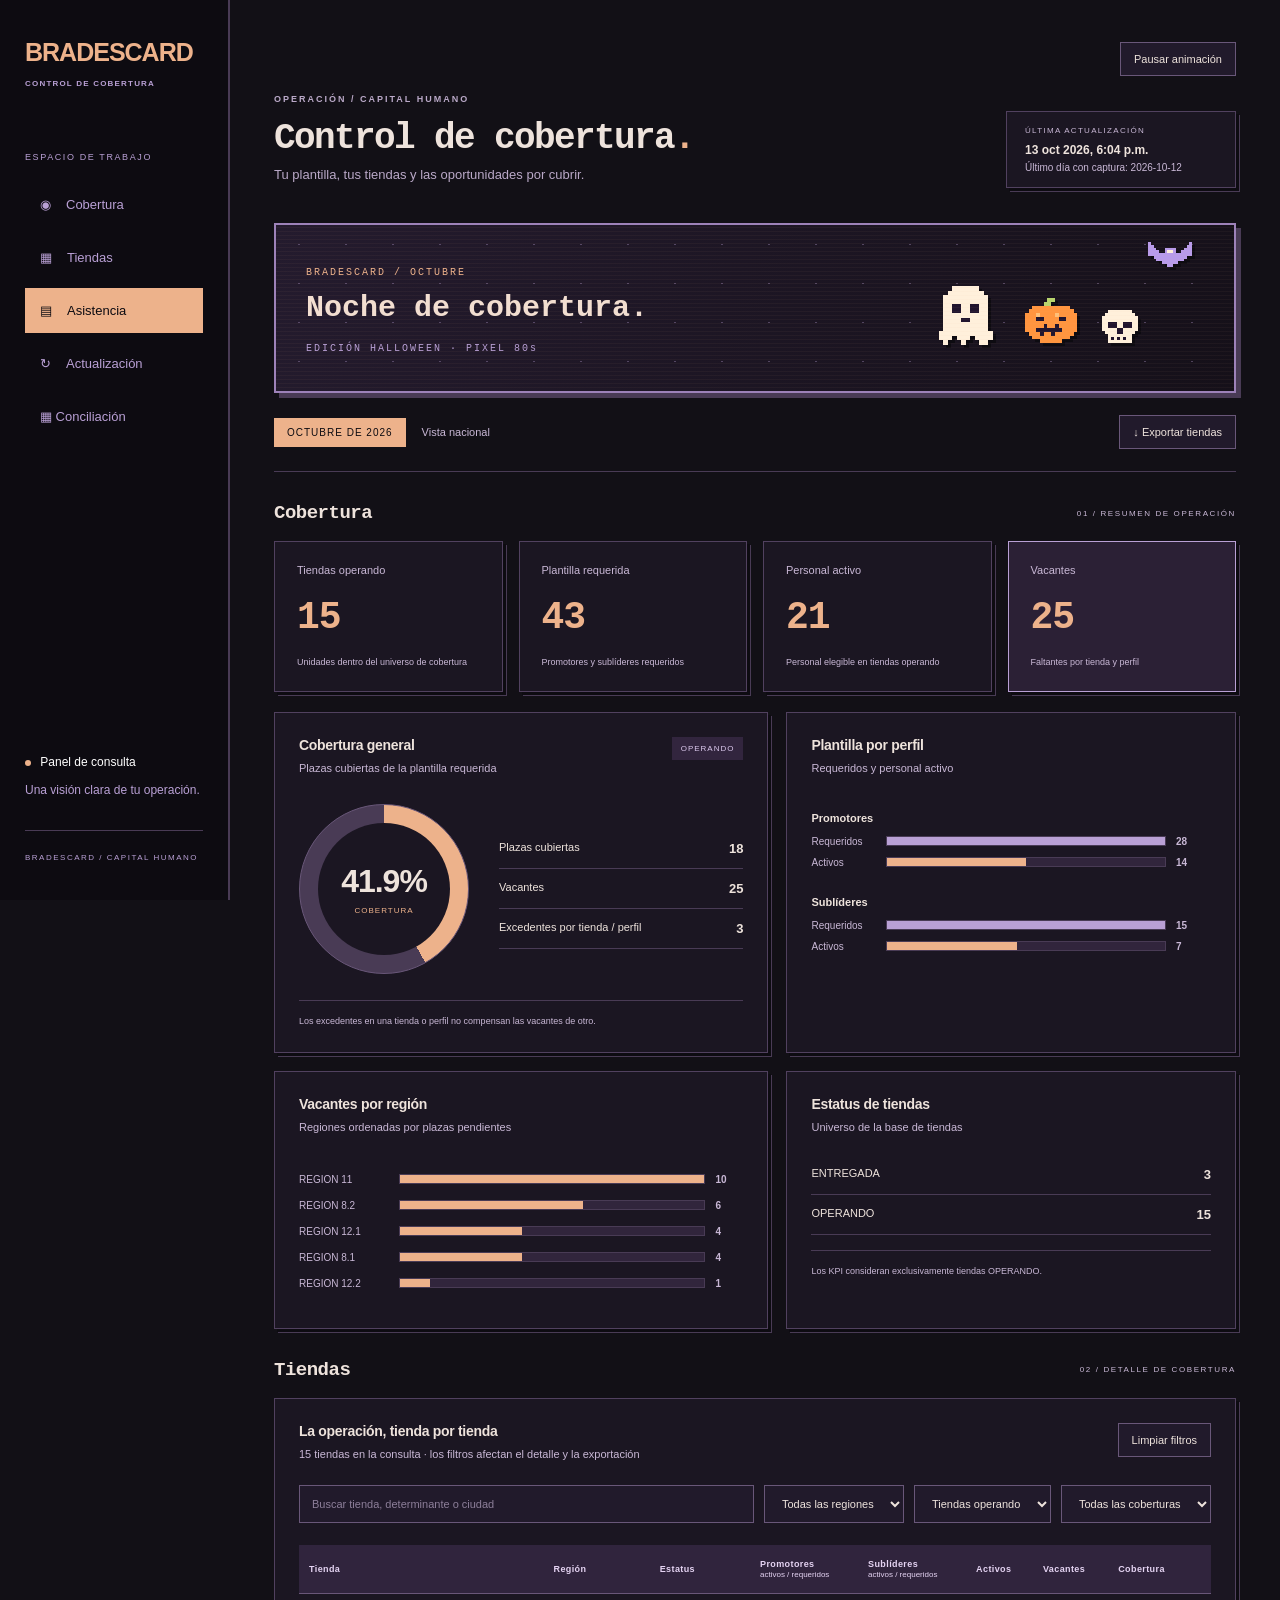
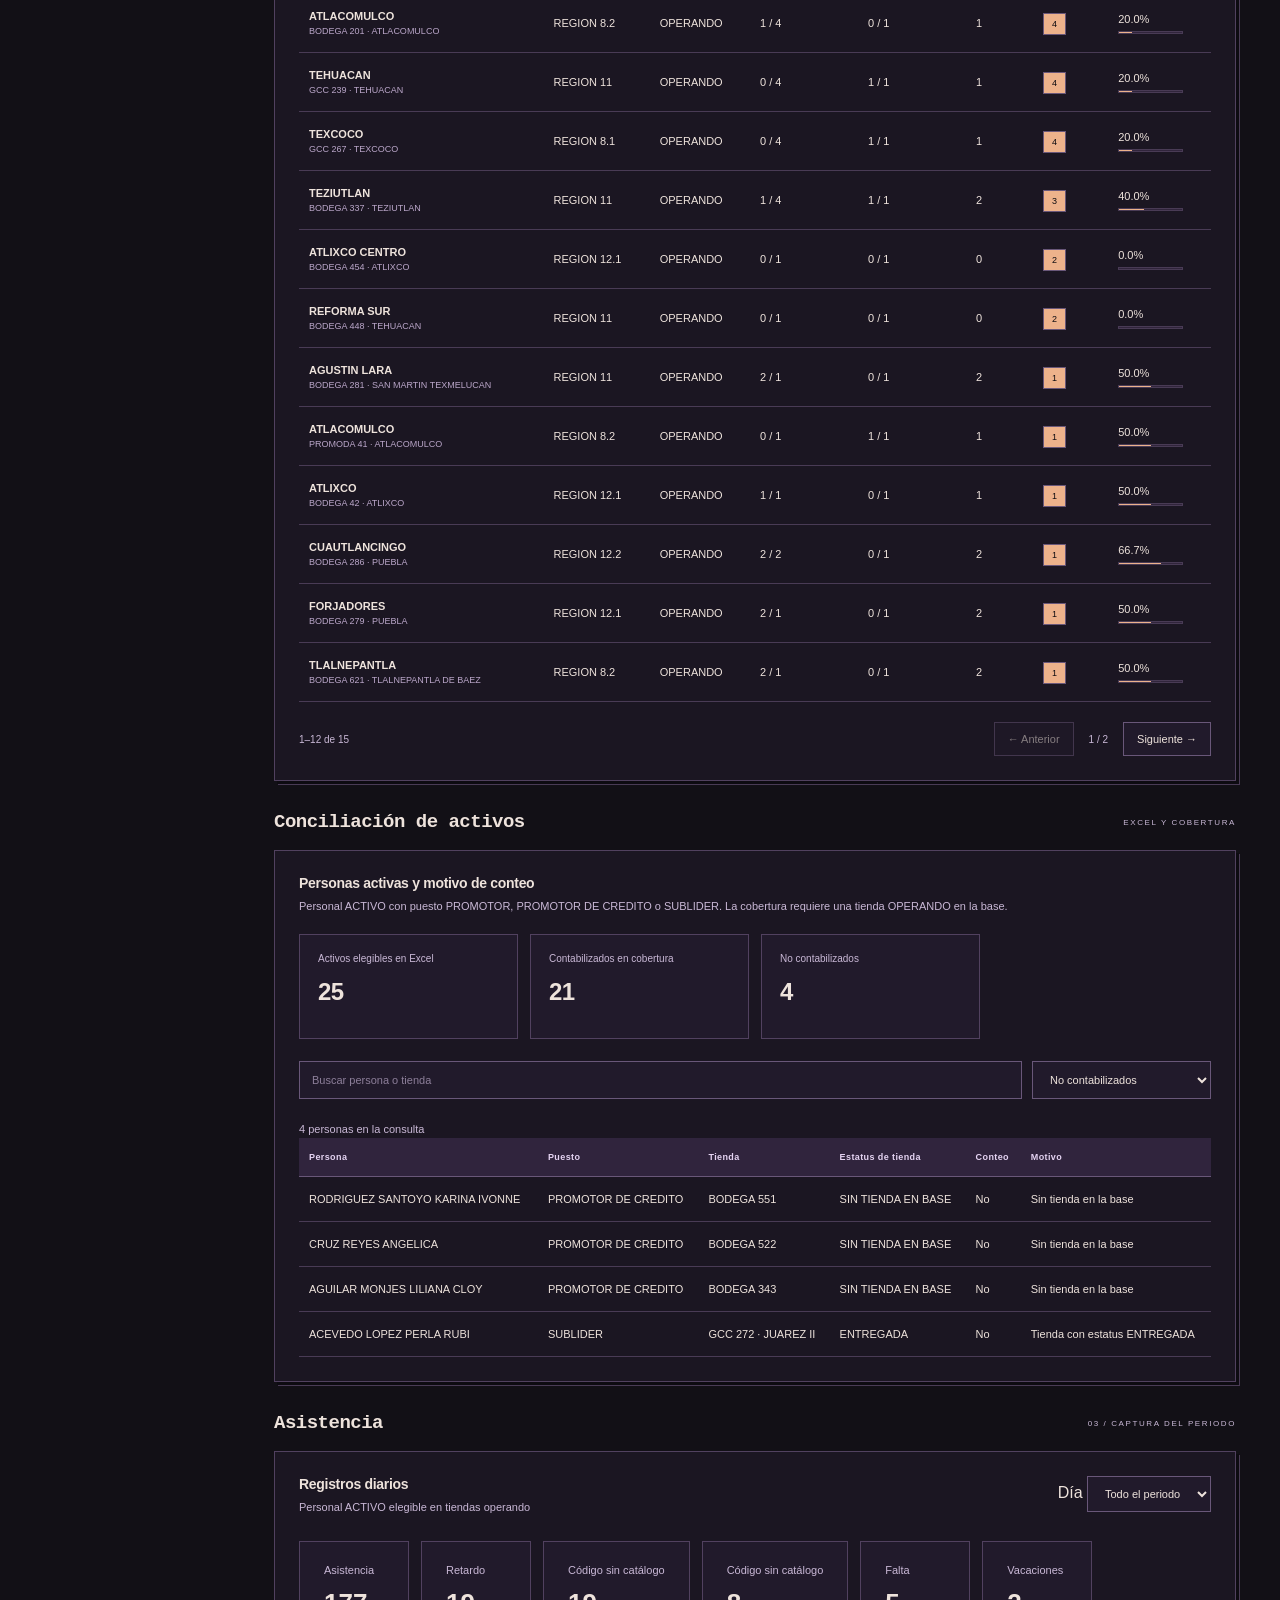
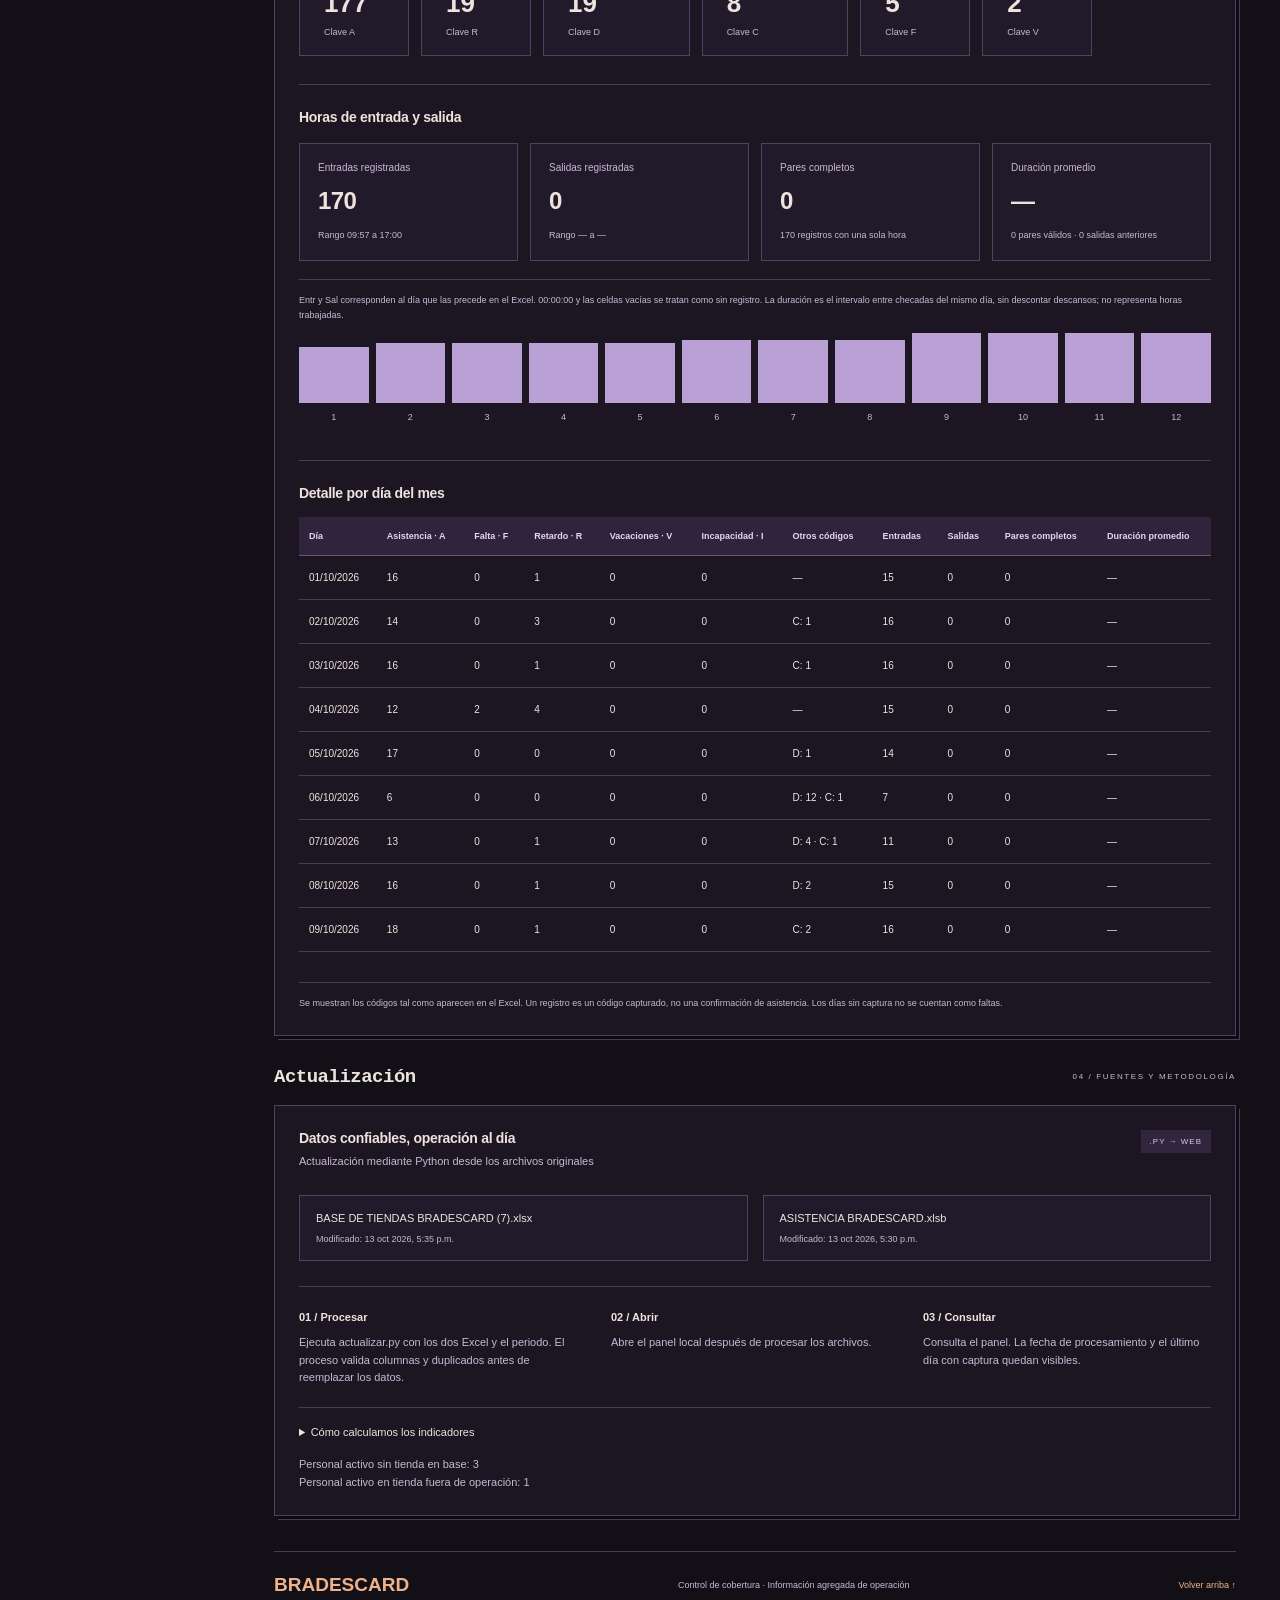
==== commit bd78f0ba: "Publicar tablero de cobertura BRADESCARD y proceso de actualización" ====
--- a/site/index.html
+++ b/site/index.html
@@ -1,5 +1,5 @@
 <!doctype html>
-<html lang="es"><head><meta charset="utf-8"><meta name="viewport" content="width=device-width, initial-scale=1"><meta name="description" content="Control de cobertura BRADESCARD: plantilla, vacantes y asistencia por tienda."><title>BRADESCARD · Control de cobertura</title><link rel="icon" type="image/svg+xml" href="favicon.svg?v=pumpkin-pastel-20261013"><link rel="stylesheet" href="styles.css"><script defer src="data.js"></script><script defer src="app.js?v=detalle-auto-20261013"></script><link rel="stylesheet" href="asistencia.css"><link rel="stylesheet" href="halloween.css?v=pastel-20261013"><script defer src="temporada.js?v=pastel-20261013"></script></head>
+<html lang="es"><head><meta charset="utf-8"><meta name="viewport" content="width=device-width, initial-scale=1"><meta name="description" content="Control de cobertura BRADESCARD: plantilla, vacantes y asistencia por tienda."><title>BRADESCARD · Control de cobertura</title><link rel="icon" type="image/svg+xml" href="favicon.svg?v=pumpkin-pastel-20261013"><link rel="stylesheet" href="styles.css"><script defer src="data.js"></script><script defer src="app.js?v=detalle-auto-20261013"></script><link rel="stylesheet" href="asistencia.css"><link rel="stylesheet" href="halloween.css?v=pastel-20261013"><script defer src="temporada.js?v=pastel-20261013"></script><script defer src="activos.js?v=conciliacion-20261013"></script></head>
 <body><aside><a class="brand" href="#cobertura">BRADESCARD<span>CONTROL DE COBERTURA</span></a><div class="nav-label">ESPACIO DE TRABAJO</div><nav aria-label="Secciones"><a href="#cobertura" class="selected">◉ <span>Cobertura</span></a><a href="#tiendas">▦ <span>Tiendas</span></a><a href="#asistencia">▤ <span>Asistencia</span></a><a href="#actualizacion">↻ <span>Actualización</span></a></nav><div class="side-bottom"><span class="dot"></span> Panel de consulta<p>Una visión clara de tu operación.</p><small>BRADESCARD / CAPITAL HUMANO</small></div></aside>
 <main><header><div class="eyebrow">OPERACIÓN / CAPITAL HUMANO</div><div class="heading"><div><h1>Control de cobertura<span>.</span></h1><p>Tu plantilla, tus tiendas y las oportunidades por cubrir.</p></div><div class="update"><span>ÚLTIMA ACTUALIZACIÓN</span><strong id="updated">Sin datos procesados</strong><small id="cutoff"></small></div></div></header><div class="toolbar"><span class="period" id="period">—</span><span id="scope">Vista nacional</span><button id="export">↓ Exportar tiendas</button></div><div id="error" role="alert" hidden></div>
 <section id="cobertura"><div class="section-title"><h2>Cobertura</h2><span>01 / RESUMEN DE OPERACIÓN</span></div><div class="kpis" id="kpis"></div><div class="chart-grid"><article class="panel"><div class="panel-title"><div><h3>Cobertura general</h3><p>Plazas cubiertas de la plantilla requerida</p></div><span class="tag">OPERANDO</span></div><div class="coverage-body"><div id="donut" class="donut"><div><strong id="percent">—</strong><small>COBERTURA</small></div></div><div class="legend" id="legend"></div></div><p class="note">Los excedentes en una tienda o perfil no compensan las vacantes de otro.</p></article><article class="panel"><div class="panel-title"><div><h3>Plantilla por perfil</h3><p>Requeridos y personal activo</p></div></div><div id="profiles" class="bars"></div></article><article class="panel"><div class="panel-title"><div><h3>Vacantes por región</h3><p>Regiones ordenadas por plazas pendientes</p></div></div><div id="regions" class="regions"></div></article><article class="panel"><div class="panel-title"><div><h3>Estatus de tiendas</h3><p>Universo de la base de tiendas</p></div></div><div id="statuses" class="status-list"></div><p class="note">Los KPI consideran exclusivamente tiendas OPERANDO.</p></article></div></section>
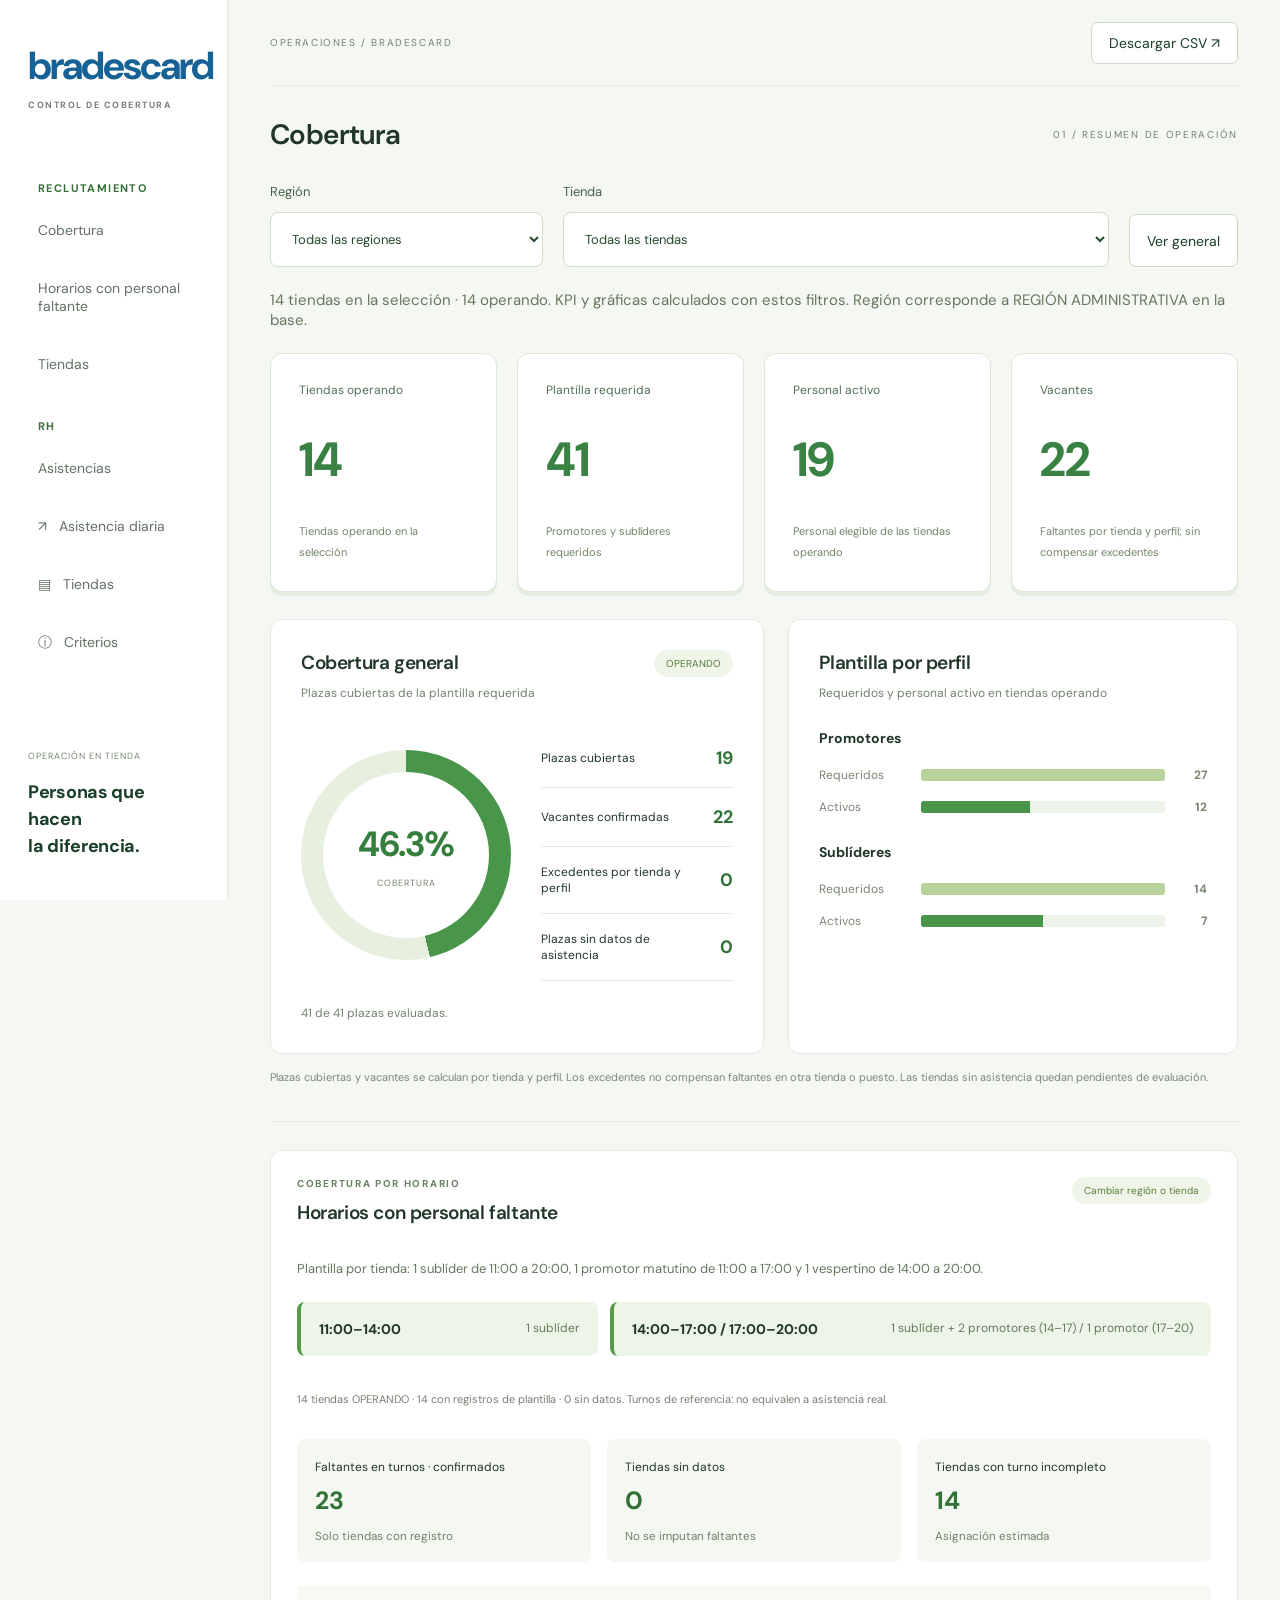
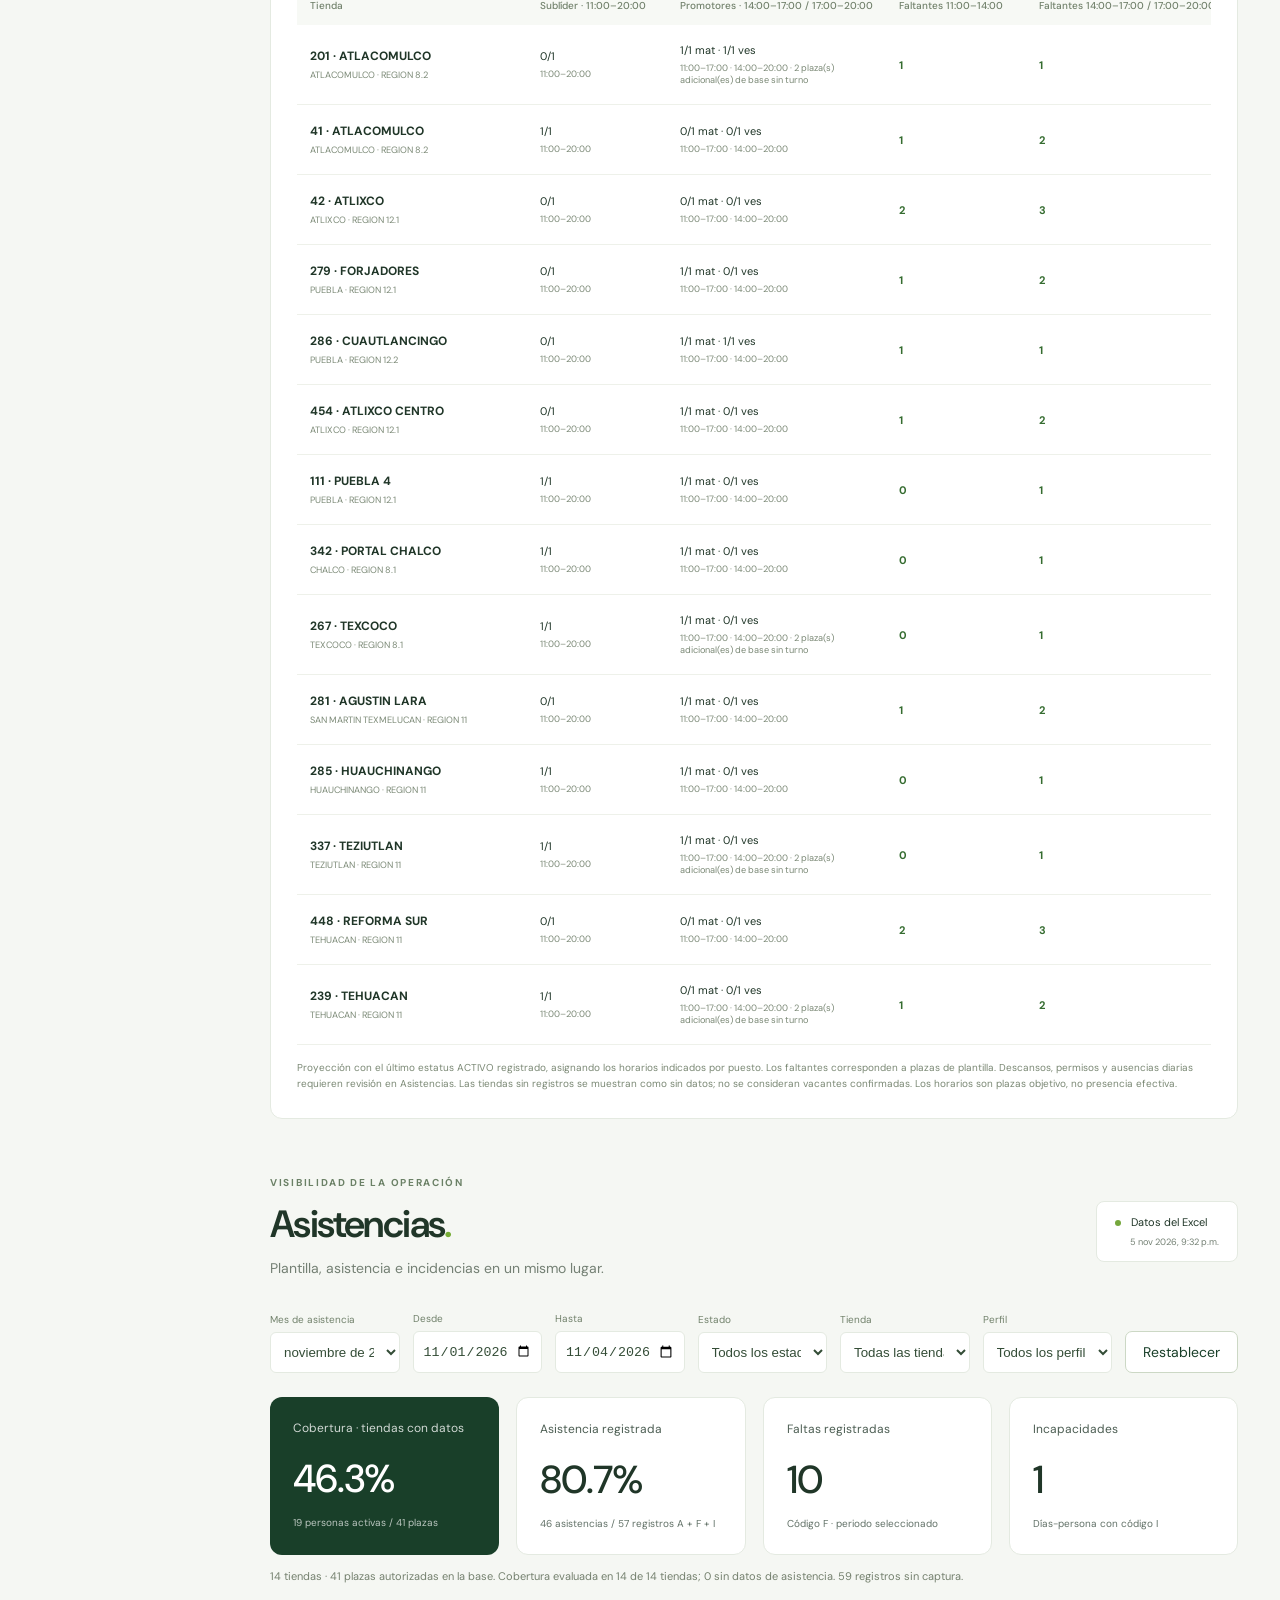
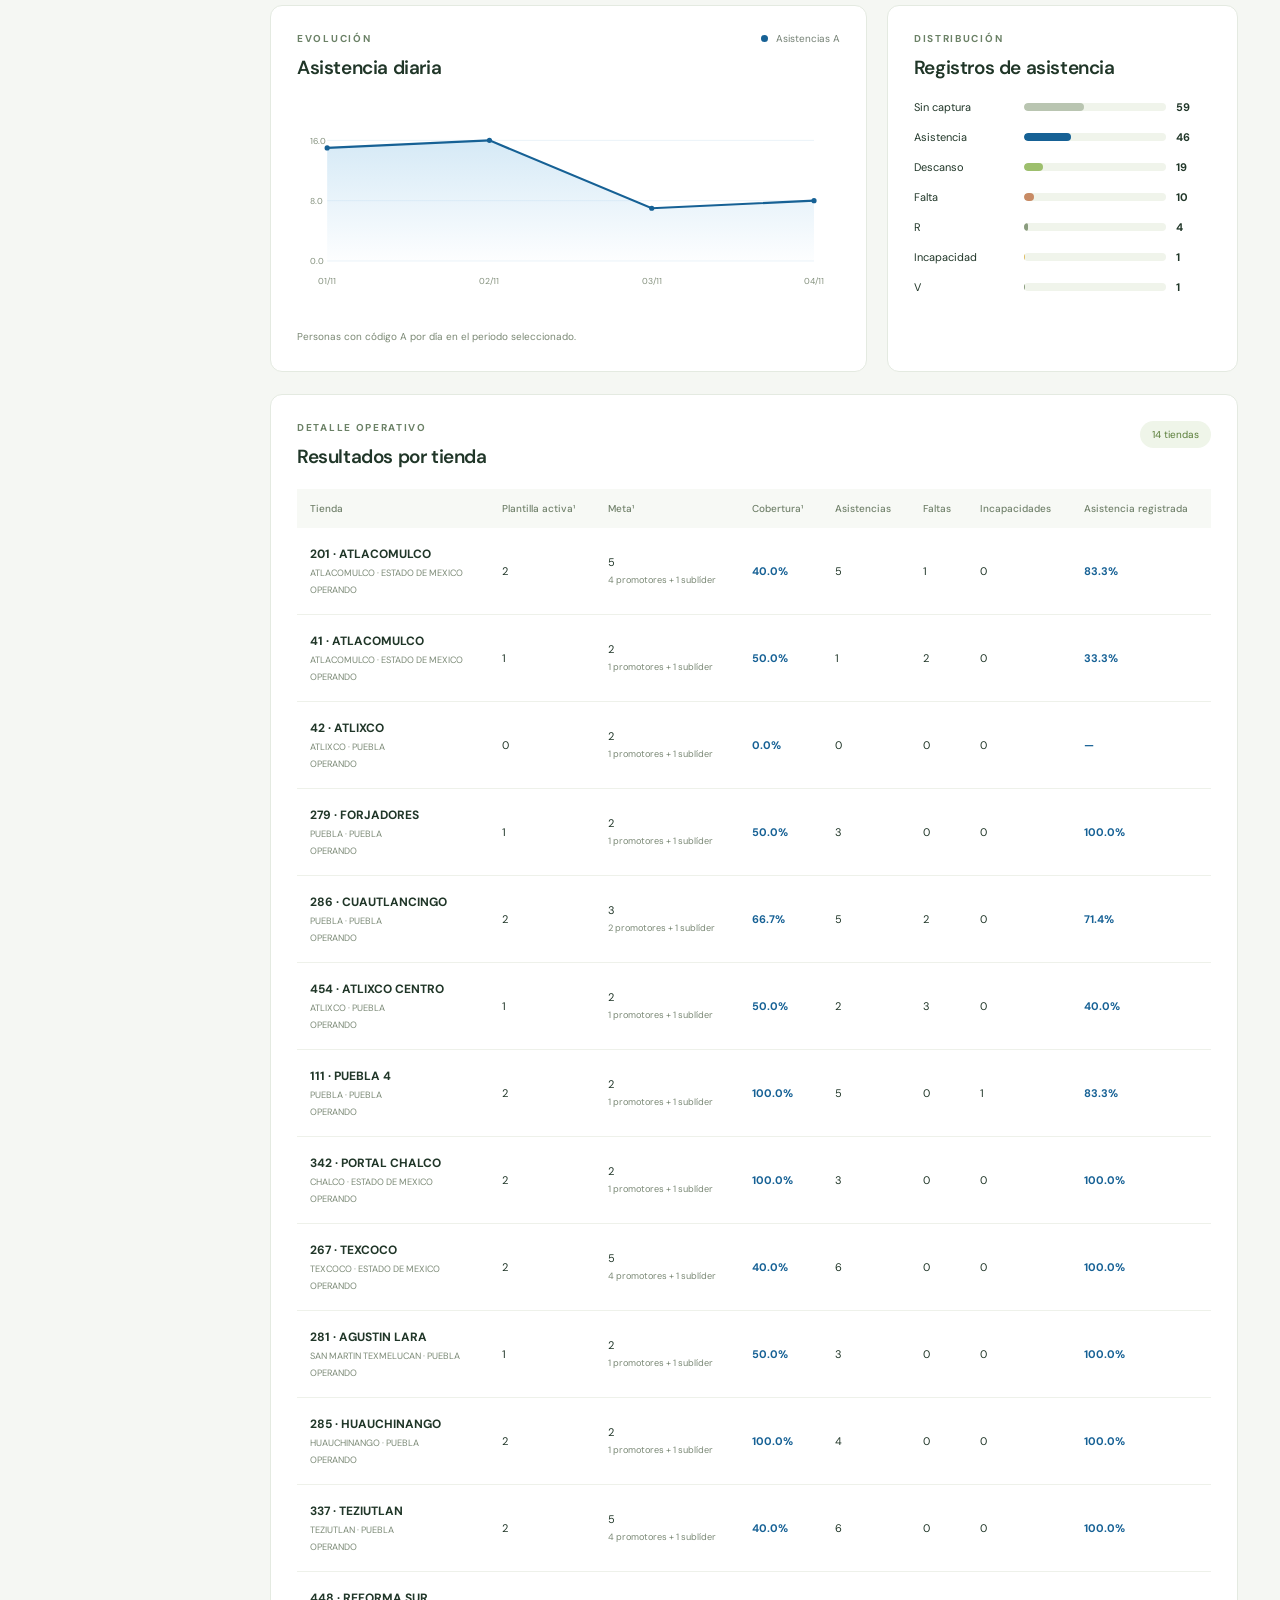
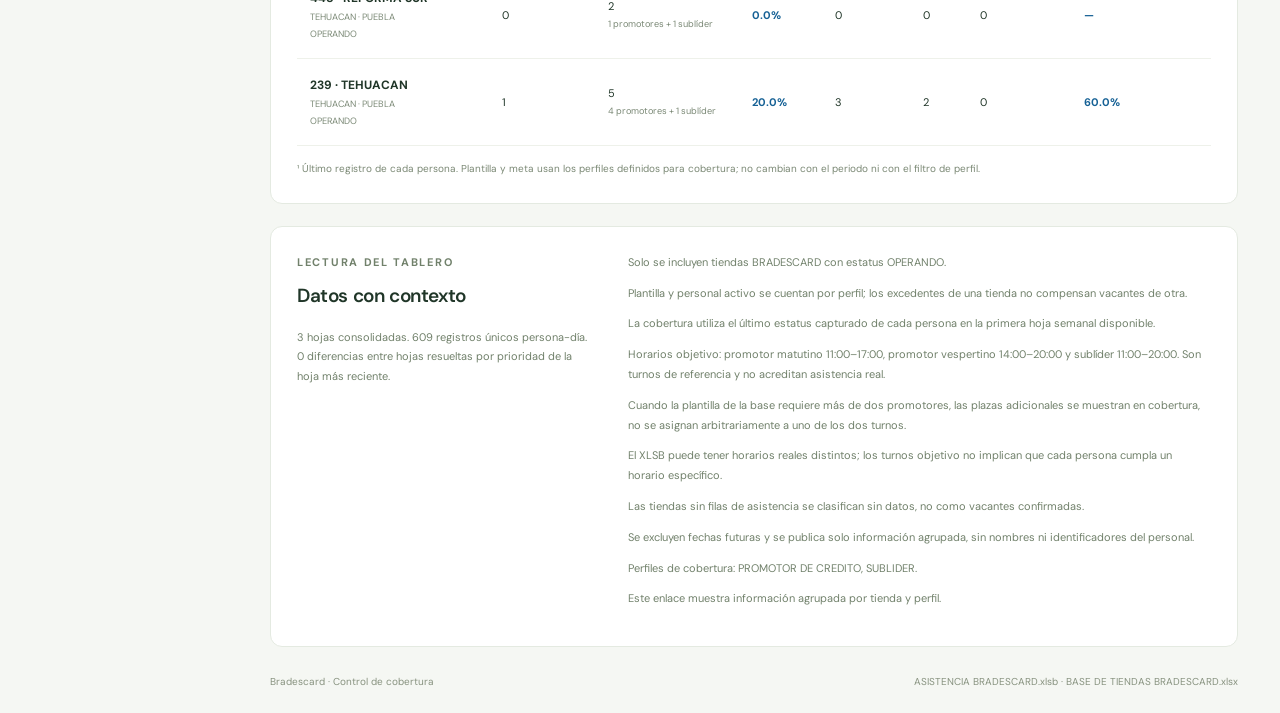
==== commit 669a5b33: "Actualizar cobertura Bradescard" ====
--- a/site/index.html
+++ b/site/index.html
@@ -1,8 +1,14 @@
-<!doctype html>
-<html lang="es"><head><meta charset="utf-8"><meta name="viewport" content="width=device-width, initial-scale=1"><meta name="description" content="Control de cobertura BRADESCARD: plantilla, vacantes y asistencia por tienda."><title>BRADESCARD · Control de cobertura</title><link rel="icon" type="image/svg+xml" href="favicon.svg?v=pumpkin-pastel-20261013"><link rel="stylesheet" href="styles.css"><script defer src="data.js"></script><script defer src="app.js?v=detalle-auto-20261013"></script><link rel="stylesheet" href="asistencia.css"><link rel="stylesheet" href="halloween.css?v=pastel-20261013"><script defer src="temporada.js?v=pastel-20261013"></script><script defer src="activos.js?v=conciliacion-20261013"></script></head>
-<body><aside><a class="brand" href="#cobertura">BRADESCARD<span>CONTROL DE COBERTURA</span></a><div class="nav-label">ESPACIO DE TRABAJO</div><nav aria-label="Secciones"><a href="#cobertura" class="selected">◉ <span>Cobertura</span></a><a href="#tiendas">▦ <span>Tiendas</span></a><a href="#asistencia">▤ <span>Asistencia</span></a><a href="#actualizacion">↻ <span>Actualización</span></a></nav><div class="side-bottom"><span class="dot"></span> Panel de consulta<p>Una visión clara de tu operación.</p><small>BRADESCARD / CAPITAL HUMANO</small></div></aside>
-<main><header><div class="eyebrow">OPERACIÓN / CAPITAL HUMANO</div><div class="heading"><div><h1>Control de cobertura<span>.</span></h1><p>Tu plantilla, tus tiendas y las oportunidades por cubrir.</p></div><div class="update"><span>ÚLTIMA ACTUALIZACIÓN</span><strong id="updated">Sin datos procesados</strong><small id="cutoff"></small></div></div></header><div class="toolbar"><span class="period" id="period">—</span><span id="scope">Vista nacional</span><button id="export">↓ Exportar tiendas</button></div><div id="error" role="alert" hidden></div>
-<section id="cobertura"><div class="section-title"><h2>Cobertura</h2><span>01 / RESUMEN DE OPERACIÓN</span></div><div class="kpis" id="kpis"></div><div class="chart-grid"><article class="panel"><div class="panel-title"><div><h3>Cobertura general</h3><p>Plazas cubiertas de la plantilla requerida</p></div><span class="tag">OPERANDO</span></div><div class="coverage-body"><div id="donut" class="donut"><div><strong id="percent">—</strong><small>COBERTURA</small></div></div><div class="legend" id="legend"></div></div><p class="note">Los excedentes en una tienda o perfil no compensan las vacantes de otro.</p></article><article class="panel"><div class="panel-title"><div><h3>Plantilla por perfil</h3><p>Requeridos y personal activo</p></div></div><div id="profiles" class="bars"></div></article><article class="panel"><div class="panel-title"><div><h3>Vacantes por región</h3><p>Regiones ordenadas por plazas pendientes</p></div></div><div id="regions" class="regions"></div></article><article class="panel"><div class="panel-title"><div><h3>Estatus de tiendas</h3><p>Universo de la base de tiendas</p></div></div><div id="statuses" class="status-list"></div><p class="note">Los KPI consideran exclusivamente tiendas OPERANDO.</p></article></div></section>
-<section id="tiendas"><div class="section-title"><h2>Tiendas</h2><span>02 / DETALLE DE COBERTURA</span></div><article class="panel"><div class="panel-title"><div><h3>La operación, tienda por tienda</h3><p id="count"></p></div><button id="clear">Limpiar filtros</button></div><div class="filters"><input id="search" type="search" placeholder="Buscar tienda, determinante o ciudad" aria-label="Buscar tienda"><select id="region" aria-label="Región"><option value="">Todas las regiones</option></select><select id="status" aria-label="Estatus"><option value="OPERANDO">Tiendas operando</option><option value="">Todos los estatus</option></select><select id="gap" aria-label="Cobertura"><option value="">Todas las coberturas</option><option value="gap">Con vacantes</option><option value="full">Plantilla completa</option><option value="zero">Sin personal activo</option></select></div><div class="table-wrap"><table><thead><tr><th>Tienda</th><th>Región</th><th>Estatus</th><th>Promotores<br><small>activos / requeridos</small></th><th>Sublíderes<br><small>activos / requeridos</small></th><th>Activos</th><th>Vacantes</th><th>Cobertura</th></tr></thead><tbody id="rows"></tbody></table></div><div class="pagination"><span id="range"></span><div><button id="prev">← Anterior</button><span id="page"></span><button id="next">Siguiente →</button></div></div></article></section>
-<section id="asistencia"><div class="section-title"><h2>Asistencia</h2><span>03 / CAPTURA DEL PERIODO</span></div><article class="panel"><div class="panel-title"><div><h3>Registros diarios</h3><p>Personal ACTIVO elegible en tiendas operando</p></div><label>Día <select id="day" aria-label="Día de asistencia"></select></label></div><div id="attendance" class="attendance"></div><div id="timeline" class="timeline" aria-label="Registros por día"></div><p class="note">Se muestran los códigos tal como aparecen en el Excel. Un registro es un código capturado, no una confirmación de asistencia. Los días sin captura no se cuentan como faltas.</p></article></section>
-<section id="actualizacion"><div class="section-title"><h2>Actualización</h2><span>04 / FUENTES Y METODOLOGÍA</span></div><article class="panel"><div class="panel-title"><div><h3>Datos confiables, operación al día</h3><p>Actualización mediante Python desde los archivos originales</p></div><span class="tag">.PY → WEB</span></div><div id="sources" class="sources"></div><div class="method"><div><strong>01 / Procesar</strong><p>Ejecuta actualizar.py con los dos Excel y el periodo. El proceso valida columnas y duplicados antes de reemplazar los datos.</p></div><div><strong>02 / Abrir</strong><p>Abre el panel local después de procesar los archivos.</p></div><div><strong>03 / Consultar</strong><p>Consulta el panel. La fecha de procesamiento y el último día con captura quedan visibles.</p></div></div><details><summary>Cómo calculamos los indicadores</summary><p>Plantilla requerida = promotores requeridos + sublíderes. Personal activo = estatus ACTIVO, perfil PROMOTOR / PROMOTOR DE CREDITO o SUBLIDER (excluye SUBLIDER 2 y otros puestos), asignado a una tienda OPERANDO. Vacantes = suma de faltantes por tienda y perfil, con mínimo cero. Cobertura = plazas cubiertas / plantilla requerida. El corte corresponde al último día con un código registrado; no acredita que todas las tiendas hayan completado ese día.</p></details><div id="warnings"></div></article></section><footer><strong>BRADESCARD</strong><span>Control de cobertura · Información agregada de operación</span><a href="#cobertura">Volver arriba ↑</a></footer></main></body></html>
+<!doctype html><html lang="es"><head><meta charset="utf-8"><meta name="viewport" content="width=device-width,initial-scale=1"><title>Bradescard · Control de cobertura</title><link rel="stylesheet" href="style.css"></head><body><aside><a class="brand" href="#">bradescard<span>CONTROL DE COBERTURA</span></a><nav><p class="navgroup">RECLUTAMIENTO</p><a href="#cobertura">Cobertura</a><a href="#horarios">Horarios con personal faltante</a><a href="#tiendas">Tiendas</a><p class="navgroup">RH</p><a href="#resumen">Asistencias</a><a href="#tendencia">↗ &nbsp; Asistencia diaria</a><a href="#tiendas">▤ &nbsp; Tiendas</a><a href="#criterios">ⓘ &nbsp; Criterios</a></nav><div class="sidefoot">OPERACIÓN EN TIENDA<br><strong>Personas que hacen<br>la diferencia.</strong></div></aside><main><header><span>OPERACIONES / BRADESCARD</span><button id="export">Descargar CSV ↗</button></header><section id="cobertura" class="coverage">
+<div class="coverage-title"><h1>Cobertura</h1><span>01 / RESUMEN DE OPERACIÓN</span></div>
+<div class="coverage-filters"><label>Región<select id="covRegion"><option value="">Todas las regiones</option></select></label><label>Tienda<select id="covStore"><option value="">Todas las tiendas</option></select></label><button id="covReset">Ver general</button></div>
+<p id="covScope" class="covscope"></p><div id="covKpis" class="kpis"></div>
+<div class="coverage-charts"><article class="panel"><div class="panelhead"><div><h2>Cobertura general</h2><p>Plazas cubiertas de la plantilla requerida</p></div><span class="pill">OPERANDO</span></div><div id="covGeneral"></div></article>
+<article class="panel"><h2>Plantilla por perfil</h2><p>Requeridos y personal activo en tiendas operando</p><div id="covProfiles"></div></article></div>
+<p class="caption">Plazas cubiertas y vacantes se calculan por tienda y perfil. Los excedentes no compensan faltantes en otra tienda o puesto. Las tiendas sin asistencia quedan pendientes de evaluación.</p></section><section id="horarios" class="panel schedule-panel">
+<div class="panelhead"><div><p class="eyebrow">COBERTURA POR HORARIO</p><h2>Horarios con personal faltante</h2></div><a href="#cobertura" class="pill">Cambiar región o tienda</a></div>
+<p class="schedule-intro">Plantilla por tienda: 1 sublíder de 11:00 a 20:00, 1 promotor matutino de 11:00 a 17:00 y 1 vespertino de 14:00 a 20:00.</p>
+<div class="schedule-model"><div><b>11:00–14:00</b><span>1 sublíder</span></div><div><b>14:00–17:00 / 17:00–20:00</b><span>1 sublíder + 2 promotores (14–17) / 1 promotor (17–20)</span></div></div>
+<p id="scheduleScope" class="notice"></p><div id="scheduleSummary" class="schedule-summary"></div>
+<div class="tablewrap"><table><thead><tr><th>Tienda</th><th>Sublíder · 11:00–20:00</th><th>Promotores · 14:00–17:00 / 17:00–20:00</th><th>Faltantes 11:00–14:00</th><th>Faltantes 14:00–17:00 / 17:00–20:00</th><th>Horario sin personal</th></tr></thead><tbody id="scheduleRows"></tbody></table></div>
+<p class="caption">Proyección con el último estatus ACTIVO registrado, asignando los horarios indicados por puesto. Los faltantes corresponden a plazas de plantilla. Descansos, permisos y ausencias diarias requieren revisión en Asistencias. Las tiendas sin registros se muestran como sin datos; no se consideran vacantes confirmadas. Los horarios son plazas objetivo, no presencia efectiva.</p>
+</section><section id="resumen"><div class="intro"><div><p class="eyebrow">VISIBILIDAD DE LA OPERACIÓN</p><h1>Asistencias<span>.</span></h1><p class="muted">Plantilla, asistencia e incidencias en un mismo lugar.</p></div><div class="stamp"><span class="dot"></span> Datos del Excel<small id="updated"></small></div></div><div class="filters"><label>Mes de asistencia<select id="attendanceMonth"></select></label><label>Desde<input type="date" id="from"></label><label>Hasta<input type="date" id="to"></label><label>Estado<select id="state"><option value="">Todos los estados</option></select></label><label>Tienda<select id="store"><option value="">Todas las tiendas</option></select></label><label>Perfil<select id="role"><option value="">Todos los perfiles</option></select></label><button id="reset">Restablecer</button></div><div id="kpis" class="kpis"></div><div id="notice" class="notice"></div></section><section class="charts" id="tendencia"><article><div class="panelhead"><div><p class="eyebrow">EVOLUCIÓN</p><h2>Asistencia diaria</h2></div><span class="legend"><i></i> Asistencias A</span></div><div id="trend"></div><p class="caption">Personas con código A por día en el periodo seleccionado.</p></article><article><p class="eyebrow">DISTRIBUCIÓN</p><h2>Registros de asistencia</h2><div id="distribution"></div></article></section><section id="tiendas" class="panel"><div class="panelhead"><div><p class="eyebrow">DETALLE OPERATIVO</p><h2>Resultados por tienda</h2></div><span id="storeCount" class="pill"></span></div><div class="tablewrap"><table><thead><tr><th>Tienda</th><th>Plantilla activa¹</th><th>Meta¹</th><th>Cobertura¹</th><th>Asistencias</th><th>Faltas</th><th>Incapacidades</th><th>Asistencia registrada</th></tr></thead><tbody id="rows"></tbody></table></div><p class="caption">¹ Último registro de cada persona. Plantilla y meta usan los perfiles definidos para cobertura; no cambian con el periodo ni con el filtro de perfil.</p></section><section id="criterios" class="panel methods"><div><p class="eyebrow">LECTURA DEL TABLERO</p><h2>Datos con contexto</h2><p id="quality"></p></div><div id="notes"></div></section><footer>Bradescard · Control de cobertura <span id="source"></span></footer></main><script src="data.js"></script><script src="app.js"></script></body></html>
--- a/site/style.css
+++ b/site/style.css
@@ -0,0 +1,5 @@
+@import url('https://fonts.googleapis.com/css2?family=DM+Sans:wght@400;500;600;700&display=swap');
+:root{--green:#166195;--dark:#193f29;--lime:#97c9e9;--muted:#748074;--border:#e4eae1}*{box-sizing:border-box}html{scroll-behavior:smooth}body{margin:0;background:#f5f7f3;color:#203628;font:14px 'DM Sans',Segoe UI,sans-serif}aside{position:fixed;inset:0 auto 0 0;width:228px;background:#fff;border-right:1px solid var(--border);padding:40px 28px;display:flex;flex-direction:column}.brand{font-size:39px;font-weight:700;color:var(--green);text-decoration:none;letter-spacing:-2px}.brand span{display:block;font-size:9px;letter-spacing:1.5px;margin:8px 0 50px;color:var(--muted)}nav{display:grid;gap:12px}nav a{text-decoration:none;color:#637265;padding:14px 10px;border-radius:8px}nav a:hover,nav a:first-child{background:#edf5e7;color:var(--green)}.sidefoot{margin-top:auto;font-size:9px;letter-spacing:1px;color:#768673;line-height:2}.sidefoot strong{display:block;font-size:18px;letter-spacing:-.3px;color:var(--dark);line-height:1.5;margin-top:14px}main{margin-left:228px;padding:0 42px;max-width:1900px}header{height:86px;display:flex;align-items:center;justify-content:space-between;border-bottom:1px solid var(--border)}header>span{font-size:10px;letter-spacing:1.6px;color:var(--muted)}button{background:#fff;border:1px solid #ccd8c5;border-radius:7px;padding:11px 17px;font:inherit;color:var(--dark);cursor:pointer}button:hover{background:#edf5e7}button:focus-visible,a:focus-visible{outline:3px solid #78a83e}.intro{display:flex;justify-content:space-between;align-items:center;padding:35px 0 25px}.eyebrow{font-size:10px;letter-spacing:1.7px;font-weight:700;color:#6b8166;margin:0 0 10px}h1{font-size:38px;letter-spacing:-1.6px;margin:0;font-weight:600}h1 span{color:#76ad36}h2{margin:0 0 20px;font-size:19px;font-weight:600;letter-spacing:-.4px}.muted{color:var(--muted);margin:10px 0}.stamp{font-size:11px;background:white;border:1px solid var(--border);padding:13px 18px;border-radius:8px}.stamp small{display:block;margin:7px 0 0 15px;color:var(--muted)}.dot{display:inline-block;width:6px;height:6px;background:#75a73c;border-radius:50%;margin-right:7px}.filters{display:flex;gap:13px;align-items:end;margin-bottom:24px;flex-wrap:wrap}.filters label{font-size:10px;color:#71816b;flex:1;min-width:125px}.filters input,.filters select{display:block;background:white;width:100%;border:1px solid var(--border);border-radius:6px;padding:11px 9px;margin-top:6px;color:#344d37;font:12px inherit}.kpis{display:grid;grid-template-columns:repeat(4,1fr);gap:17px}.kpi{background:white;padding:23px;border:1px solid var(--border);border-radius:12px}.kpi:first-child{background:var(--dark);color:white;border:none}.kpi p{margin:0;font-size:12px;opacity:.8}.kpi strong{font-size:39px;display:block;letter-spacing:-1px;margin:17px 0 8px;font-weight:500}.kpi small{font-size:10px;opacity:.7}.notice{padding:14px 0 22px;color:#74806e;font-size:11px}.charts{display:grid;grid-template-columns:1.7fr 1fr;gap:20px}.charts article,.panel{background:white;border:1px solid var(--border);border-radius:12px;padding:26px;margin-bottom:22px;min-width:0}.panelhead{display:flex;justify-content:space-between;align-items:start;gap:15px}.legend{font-size:10px;color:var(--muted);white-space:nowrap}.legend i{display:inline-block;width:7px;height:7px;background:var(--green);border-radius:50%;margin-right:5px}svg{width:100%;height:210px;overflow:visible}.caption{font-size:10px;line-height:1.6;color:#7a8874;margin:15px 0 0}.distrow{display:grid;grid-template-columns:100px 1fr 35px;gap:10px;align-items:center;margin:16px 0;font-size:11px}.track{height:8px;background:#f0f4eb;border-radius:4px;overflow:hidden}.track b{display:block;height:100%;border-radius:4px}.tablewrap{overflow:auto}table{border-collapse:collapse;width:100%;text-align:left;white-space:nowrap;font-size:11px}th{background:#f7f9f5;color:#71816b;font-weight:500;font-size:10px;padding:13px}td{padding:18px 13px;border-bottom:1px solid #eef1ea}td:first-child strong{font-size:12px}td small{display:block;color:#7b8976;margin-top:5px}.pill{font-size:10px;background:#eff5e9;padding:7px 12px;border-radius:20px;color:#587c38}.rate{color:var(--green);font-weight:700}.methods{display:grid;grid-template-columns:1fr 2fr;gap:40px}.methods p{font-size:11px;color:#71816b;line-height:1.8;margin-top:0}footer{display:flex;justify-content:space-between;font-size:10px;color:#87927f;padding:6px 0 25px}.empty{padding:50px;text-align:center;color:#71816b}@media(min-width:1600px){main{padding:0 65px}.intro{padding:45px 0 32px}}@media(max-width:1100px){aside{width:180px;padding:32px 20px}main{margin-left:180px;padding:0 24px}.kpis{gap:10px}.kpi{padding:18px}.charts{grid-template-columns:1fr}.stamp{display:none}}@media(max-width:720px){aside{position:static;width:auto;padding:18px 22px;border-bottom:1px solid var(--border)}.brand{font-size:29px}.brand span{display:none}nav,.sidefoot{display:none}main{margin:0;padding:0 18px}header{height:62px}h1{font-size:30px}.intro{padding:24px 0}.kpis{grid-template-columns:1fr 1fr}.kpi strong{font-size:31px}.methods{grid-template-columns:1fr;gap:10px}.charts article,.panel{padding:20px}footer{gap:20px}.filters{gap:9px}.filters label{min-width:43%}}
+.navgroup{font-size:11px;font-weight:700;letter-spacing:1.4px;margin:20px 10px 0;color:#366d39}.coverage{padding:30px 0 35px;border-bottom:1px solid var(--border)}.coverage-title{display:flex;align-items:center;justify-content:space-between;margin-bottom:30px}.coverage-title h1{font-size:28px;letter-spacing:-.6px}.coverage-title>span{font-size:10px;letter-spacing:1.7px;color:#748074}.coverage-filters{display:grid;grid-template-columns:1fr 2fr auto;gap:20px;align-items:end}.coverage-filters label{font-size:13px;color:#456248}.coverage-filters select{display:block;width:100%;margin-top:12px;padding:17px;background:white;border:1px solid #cfddc9;border-radius:8px;color:#234b2d;font:inherit}.coverage-filters button{height:53px}.covscope{font-size:15px;color:#65785e;margin:23px 0}.coverage .kpis{gap:20px;margin-bottom:27px}.coverage .kpi{min-height:220px;padding:28px;background:#fff;color:#244d2d;border:1px solid #dce7d5;box-shadow:0 4px 0 #e4eddf}.coverage .kpi strong{color:#398243;font-size:48px;font-weight:700;margin:30px 0}.coverage .kpi small{font-size:11px;line-height:1.8;opacity:1;color:#708467}.coverage-charts{display:grid;grid-template-columns:1.1fr 1fr;gap:24px}.coverage-charts .panel{padding:30px;margin:0}.coverage-charts h2{margin-bottom:10px}.coverage-charts p{font-size:12px;color:#71816b;margin:0 0 28px}.donut-layout{display:flex;align-items:center;gap:30px}.donut{flex:none;width:210px;height:210px;border-radius:50%;background:conic-gradient(#49964a var(--pct),#e7efdf 0);padding:22px}.donut>div{background:white;border-radius:50%;height:100%;display:flex;flex-direction:column;align-items:center;justify-content:center}.donut strong{font-size:35px;letter-spacing:-1px;color:#367e3d}.donut span{font-size:9px;letter-spacing:1px;margin-top:10px;color:#75836c}.covstats{flex:1;margin:0}.covstats>div{display:flex;gap:15px;align-items:center;justify-content:space-between;padding:17px 0;border-bottom:1px solid #e5ecdf;font-size:12px}.covstats dd{font-size:18px;font-weight:700;margin:0;color:#33733a}.coverage-charts .covnote{margin:23px 0 0;line-height:1.6}.profile{margin:28px 0}.profile h3{font-size:14px;margin-bottom:20px}.profilebar{display:grid;grid-template-columns:90px 1fr 30px;align-items:center;gap:12px;margin:16px 0;font-size:12px;color:#798671}.profilebar>div{background:#eef3e9;height:12px;border-radius:3px;overflow:hidden}.profilebar i{display:block;height:100%;background:#b7d29d}.profilebar.actual i{background:#49964a}.profilebar b{text-align:right}.profile small{font-size:10px;color:#7c876f}.coverage .caption{font-size:11px}section{scroll-margin-top:20px}footer{flex-wrap:wrap}@media(max-width:1250px){.coverage-charts{grid-template-columns:1fr}.coverage .kpi{padding:20px}.donut-layout{justify-content:space-between}.covstats{max-width:55%}}@media(max-width:720px){.coverage-title>span{display:none}.coverage-filters{grid-template-columns:1fr}.coverage .kpi{min-height:190px}.coverage .kpi strong{font-size:38px}.coverage .kpis{gap:12px}.donut-layout{flex-direction:column}.covstats{width:100%;max-width:none}.coverage-charts .panel{padding:20px}.covscope{line-height:1.7}}
+
+.schedule-panel{margin-top:28px}.schedule-intro{color:#63785c;font-size:13px;line-height:1.7}.schedule-model{display:grid;grid-template-columns:1fr 2fr;gap:12px;margin:22px 0}.schedule-model>div{background:#edf5e8;border-left:4px solid #559b48;padding:18px;border-radius:8px;display:flex;justify-content:space-between;gap:12px}.schedule-model span{color:#647a59;font-size:12px}.schedule-summary{display:flex;gap:16px;flex-wrap:wrap;margin:0 0 24px}.schedule-summary>div{flex:1;min-width:180px;background:#f5f8f1;border-radius:8px;padding:18px}.schedule-summary strong{font-size:25px;color:#307237;display:block;margin:9px 0}.schedule-summary span{font-size:12px}.schedule-summary small{color:#718169}.schedule-panel .tablewrap td{white-space:normal;min-width:140px}.schedule-panel .tablewrap td:first-child{min-width:230px}.schedule-gap{color:#356c30;font-weight:700}.schedule-unknown{color:#7b806e}.schedule-panel .pill{text-decoration:none;white-space:nowrap}@media(max-width:720px){.schedule-model{grid-template-columns:1fr}.schedule-model>div{flex-direction:column}.schedule-panel .panelhead{flex-direction:column}}
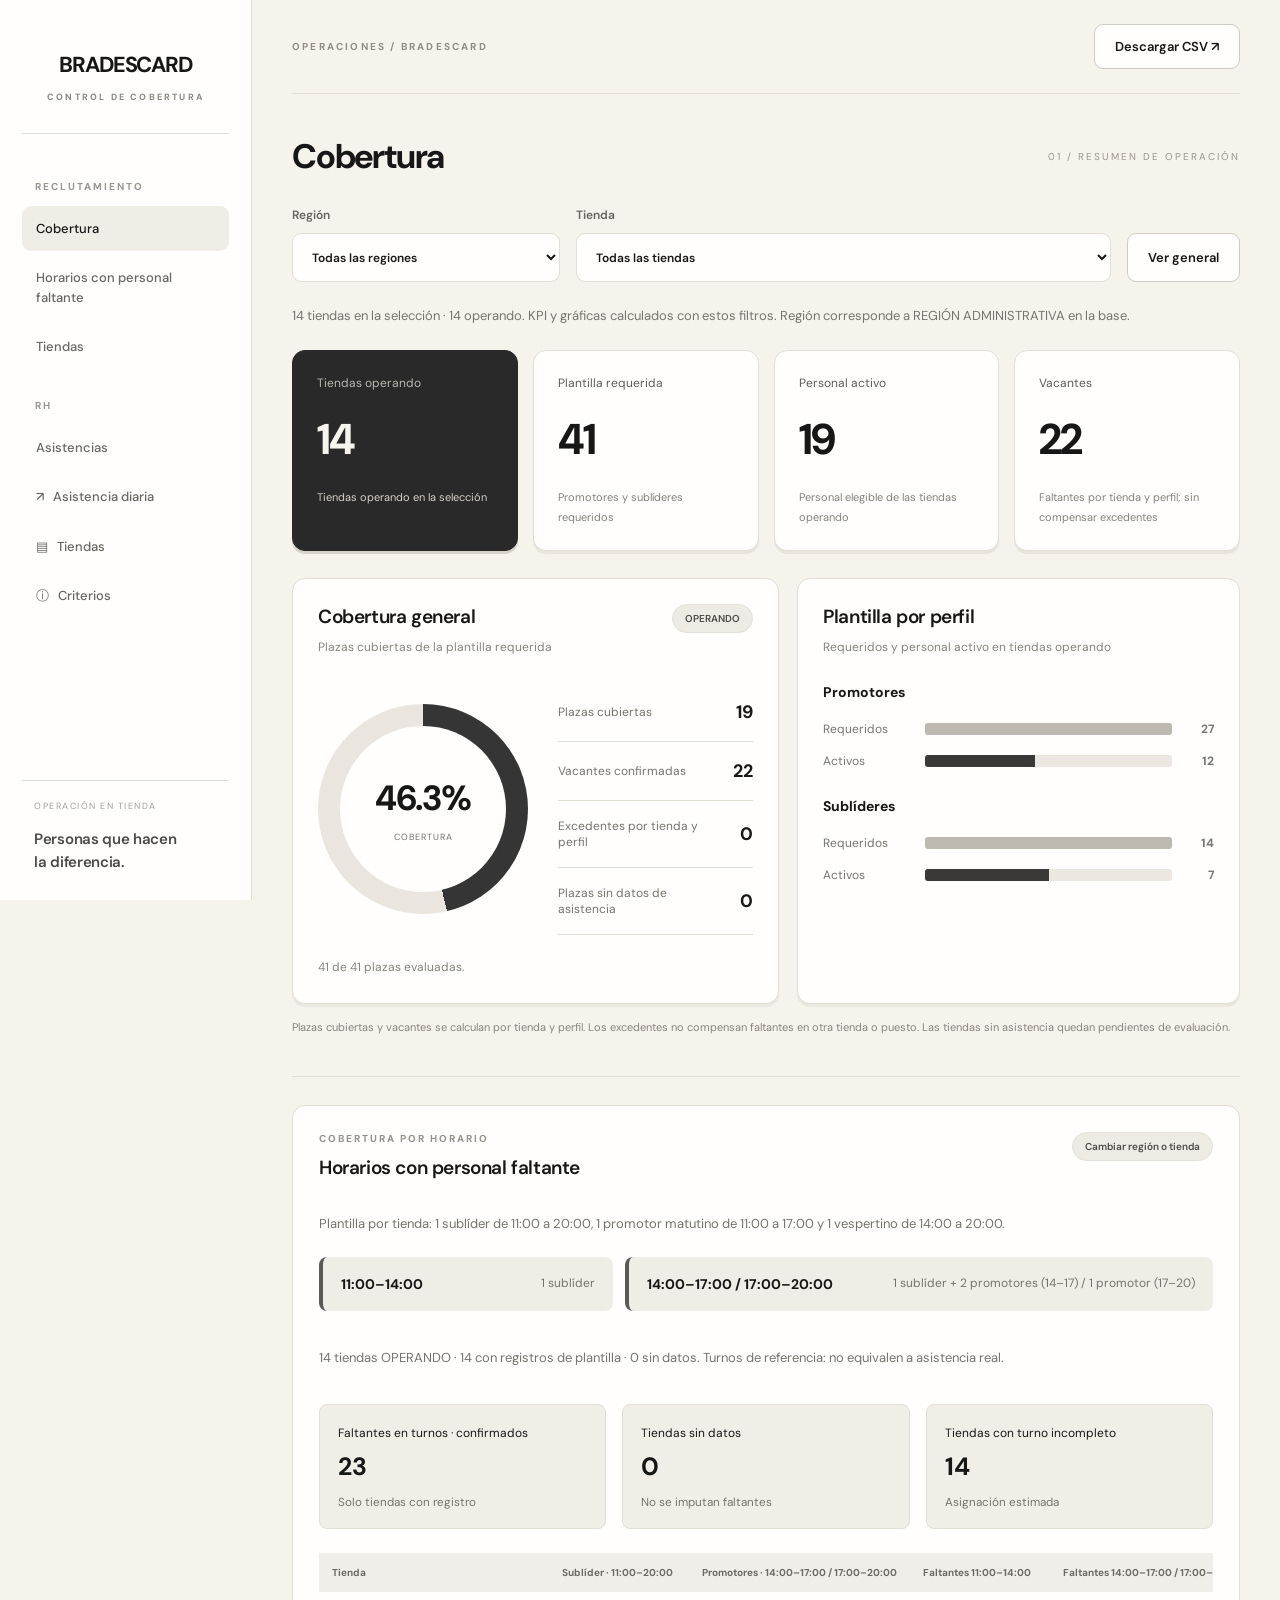
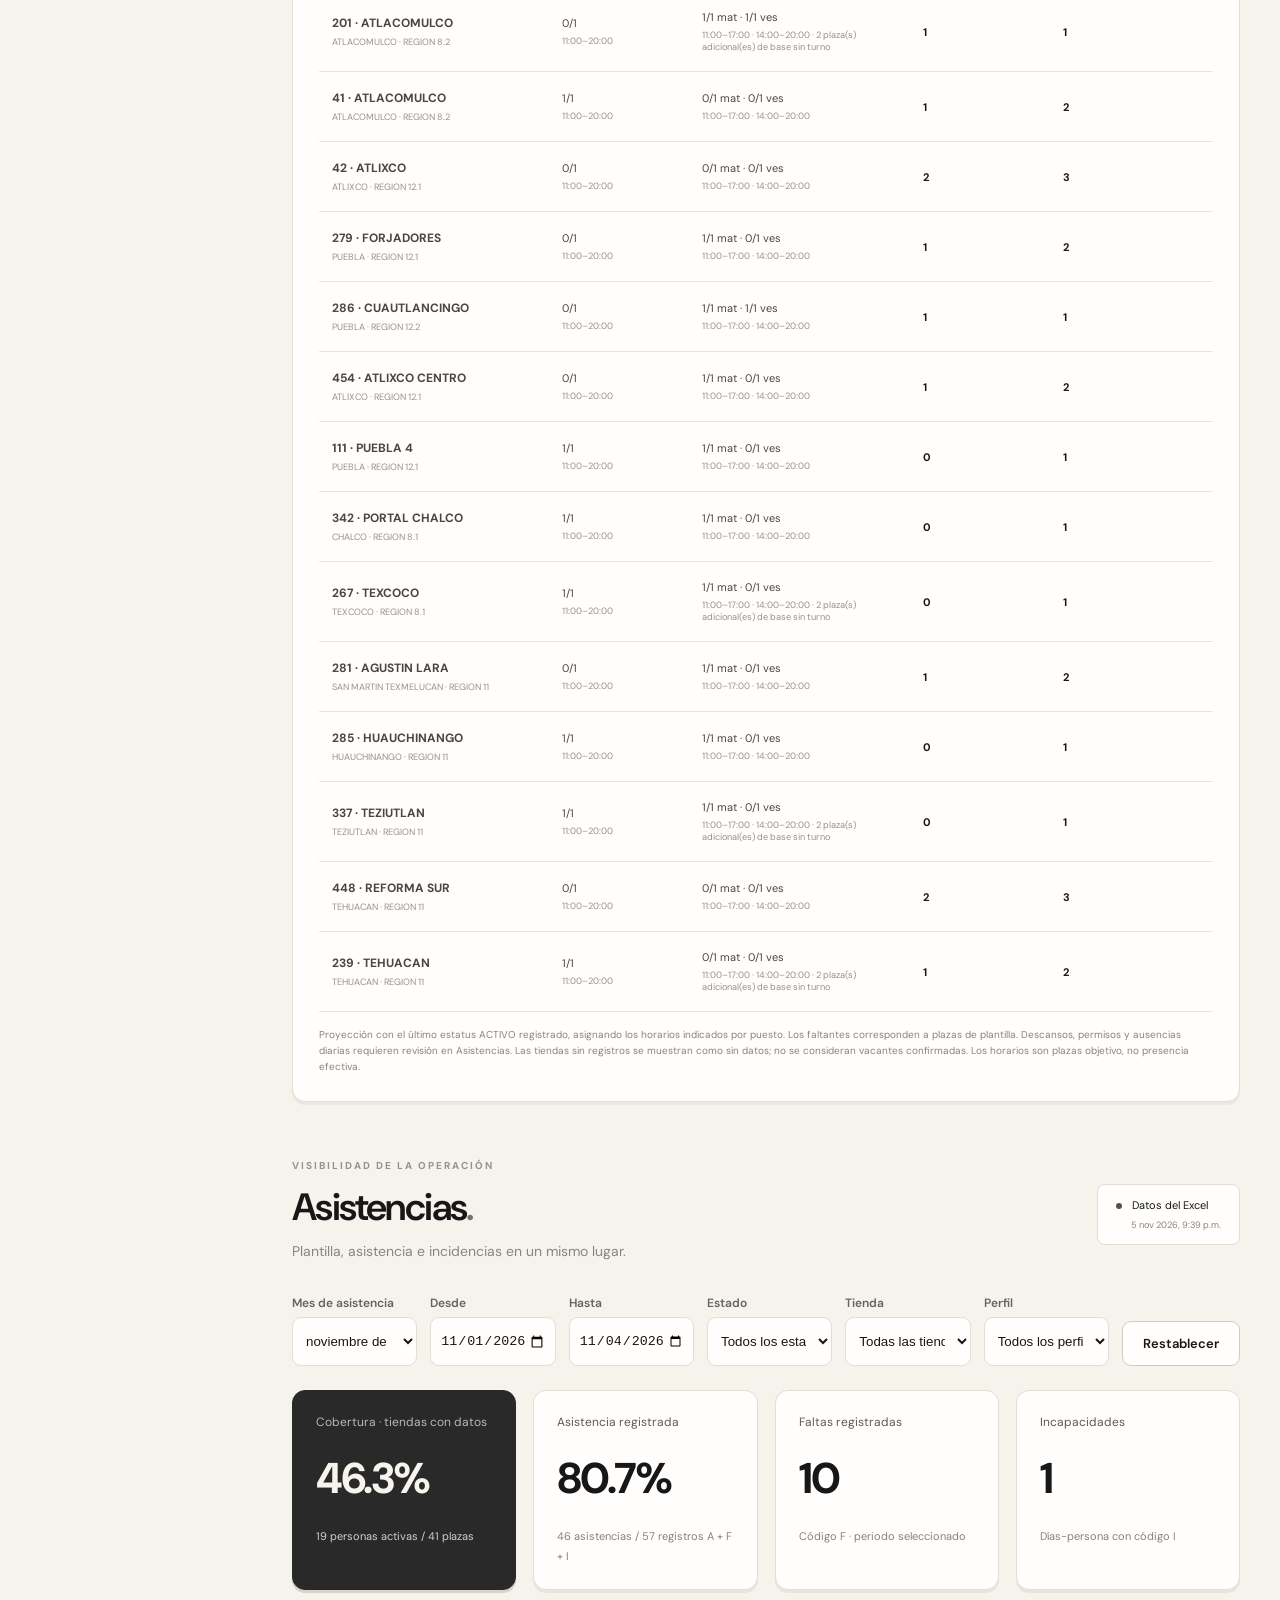
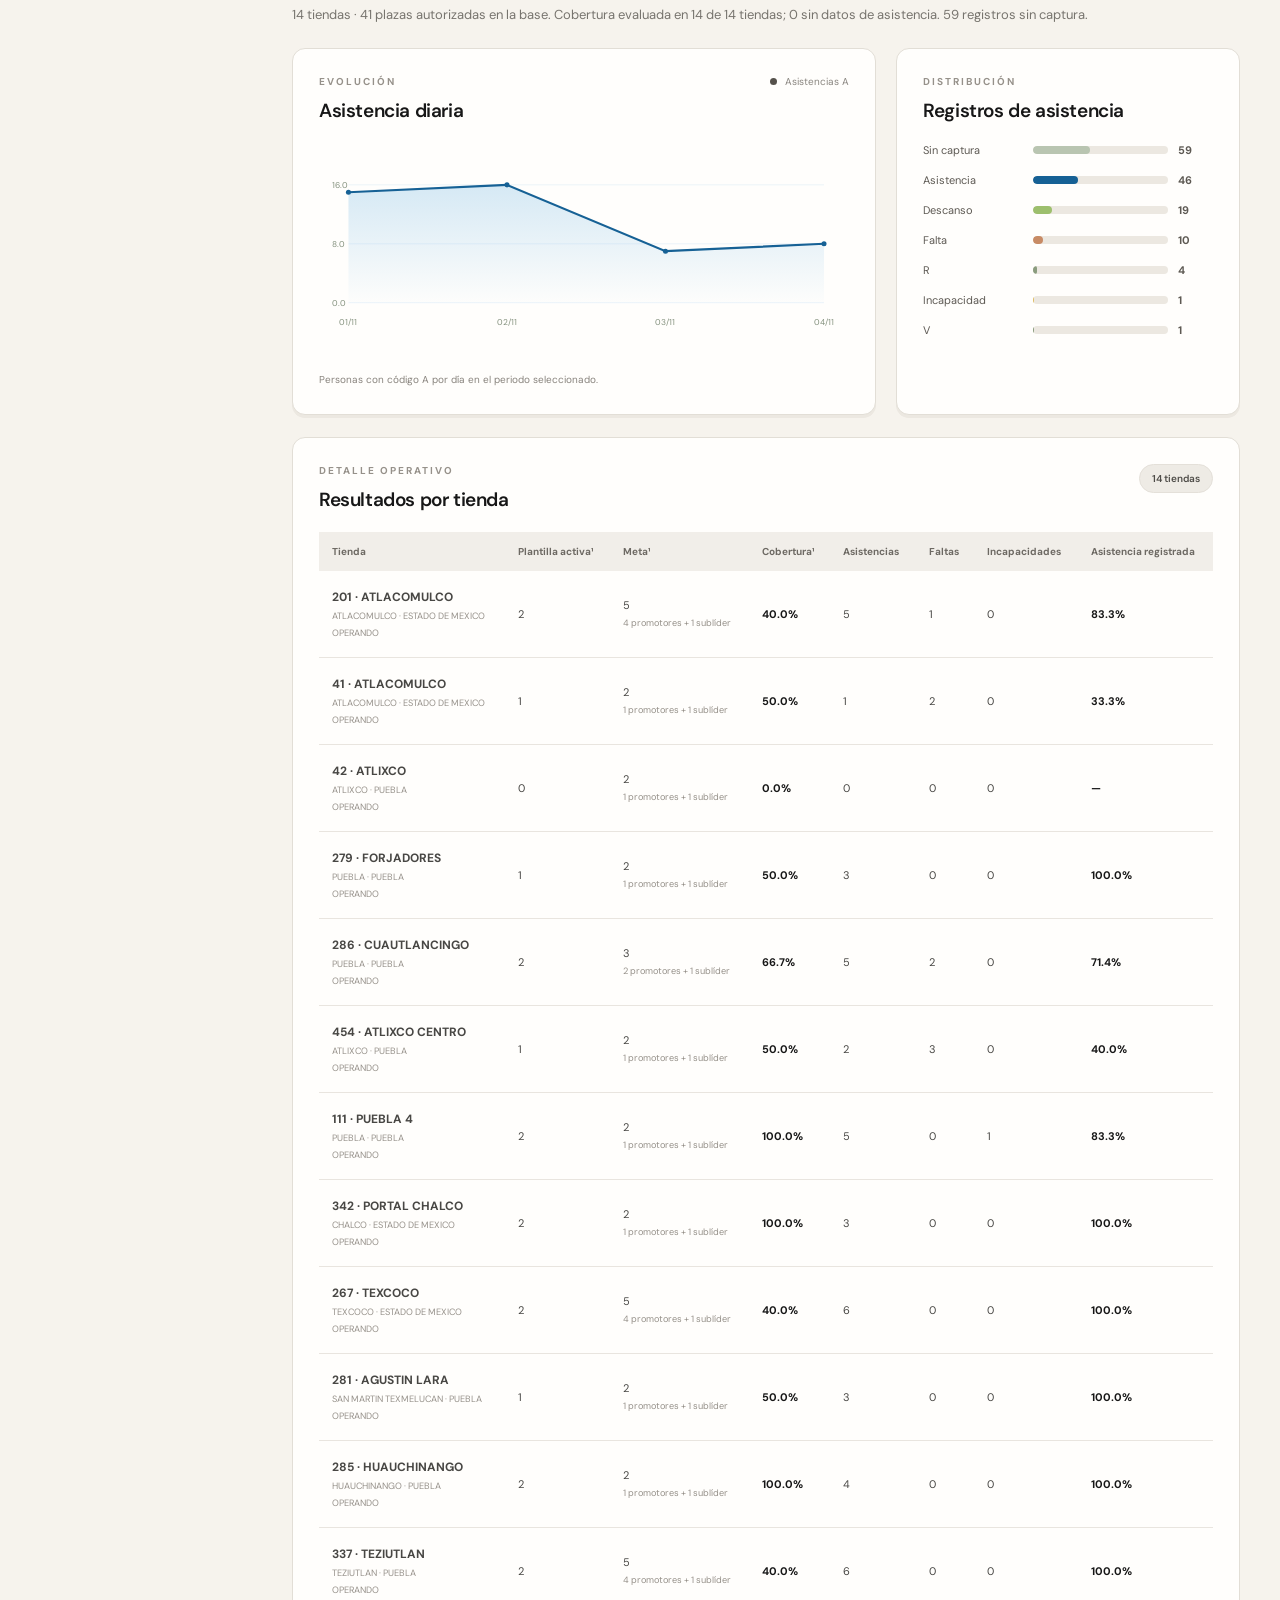
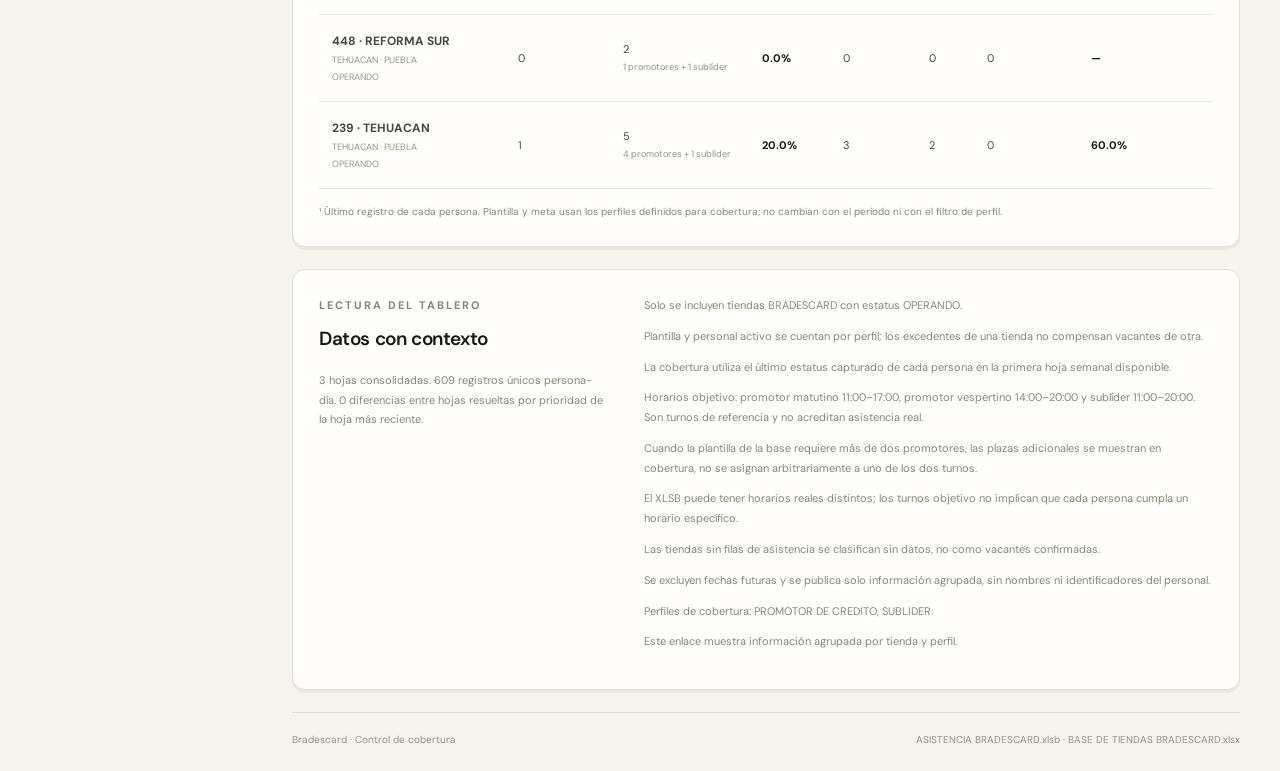
==== commit 287576bd: "Update index.html" ====
--- a/site/index.html
+++ b/site/index.html
@@ -1,4 +1,153 @@
-<!doctype html><html lang="es"><head><meta charset="utf-8"><meta name="viewport" content="width=device-width,initial-scale=1"><title>Bradescard · Control de cobertura</title><link rel="stylesheet" href="style.css"></head><body><aside><a class="brand" href="#">bradescard<span>CONTROL DE COBERTURA</span></a><nav><p class="navgroup">RECLUTAMIENTO</p><a href="#cobertura">Cobertura</a><a href="#horarios">Horarios con personal faltante</a><a href="#tiendas">Tiendas</a><p class="navgroup">RH</p><a href="#resumen">Asistencias</a><a href="#tendencia">↗ &nbsp; Asistencia diaria</a><a href="#tiendas">▤ &nbsp; Tiendas</a><a href="#criterios">ⓘ &nbsp; Criterios</a></nav><div class="sidefoot">OPERACIÓN EN TIENDA<br><strong>Personas que hacen<br>la diferencia.</strong></div></aside><main><header><span>OPERACIONES / BRADESCARD</span><button id="export">Descargar CSV ↗</button></header><section id="cobertura" class="coverage">
+<!doctype html><html lang="es"><head><meta charset="utf-8"><meta name="viewport" content="width=device-width,initial-scale=1"><title>BRADESCARD | Control de cobertura</title><link rel="stylesheet" href="style.css?v=20261105-2"><style>
+@import url('https://fonts.googleapis.com/css2?family=DM+Sans:wght@400;500;600;700&display=swap');
+:root{--green:#166195;--dark:#193f29;--lime:#97c9e9;--muted:#748074;--border:#e4eae1}*{box-sizing:border-box}html{scroll-behavior:smooth}body{margin:0;background:#f5f7f3;color:#203628;font:14px 'DM Sans',Segoe UI,sans-serif}aside{position:fixed;inset:0 auto 0 0;width:228px;background:#fff;border-right:1px solid var(--border);padding:40px 28px;display:flex;flex-direction:column}.brand{font-size:39px;font-weight:700;color:var(--green);text-decoration:none;letter-spacing:-2px}.brand span{display:block;font-size:9px;letter-spacing:1.5px;margin:8px 0 50px;color:var(--muted)}nav{display:grid;gap:12px}nav a{text-decoration:none;color:#637265;padding:14px 10px;border-radius:8px}nav a:hover,nav a:first-child{background:#edf5e7;color:var(--green)}.sidefoot{margin-top:auto;font-size:9px;letter-spacing:1px;color:#768673;line-height:2}.sidefoot strong{display:block;font-size:18px;letter-spacing:-.3px;color:var(--dark);line-height:1.5;margin-top:14px}main{margin-left:228px;padding:0 42px;max-width:1900px}header{height:86px;display:flex;align-items:center;justify-content:space-between;border-bottom:1px solid var(--border)}header>span{font-size:10px;letter-spacing:1.6px;color:var(--muted)}button{background:#fff;border:1px solid #ccd8c5;border-radius:7px;padding:11px 17px;font:inherit;color:var(--dark);cursor:pointer}button:hover{background:#edf5e7}button:focus-visible,a:focus-visible{outline:3px solid #78a83e}.intro{display:flex;justify-content:space-between;align-items:center;padding:35px 0 25px}.eyebrow{font-size:10px;letter-spacing:1.7px;font-weight:700;color:#6b8166;margin:0 0 10px}h1{font-size:38px;letter-spacing:-1.6px;margin:0;font-weight:600}h1 span{color:#76ad36}h2{margin:0 0 20px;font-size:19px;font-weight:600;letter-spacing:-.4px}.muted{color:var(--muted);margin:10px 0}.stamp{font-size:11px;background:white;border:1px solid var(--border);padding:13px 18px;border-radius:8px}.stamp small{display:block;margin:7px 0 0 15px;color:var(--muted)}.dot{display:inline-block;width:6px;height:6px;background:#75a73c;border-radius:50%;margin-right:7px}.filters{display:flex;gap:13px;align-items:end;margin-bottom:24px;flex-wrap:wrap}.filters label{font-size:10px;color:#71816b;flex:1;min-width:125px}.filters input,.filters select{display:block;background:white;width:100%;border:1px solid var(--border);border-radius:6px;padding:11px 9px;margin-top:6px;color:#344d37;font:12px inherit}.kpis{display:grid;grid-template-columns:repeat(4,1fr);gap:17px}.kpi{background:white;padding:23px;border:1px solid var(--border);border-radius:12px}.kpi:first-child{background:var(--dark);color:white;border:none}.kpi p{margin:0;font-size:12px;opacity:.8}.kpi strong{font-size:39px;display:block;letter-spacing:-1px;margin:17px 0 8px;font-weight:500}.kpi small{font-size:10px;opacity:.7}.notice{padding:14px 0 22px;color:#74806e;font-size:11px}.charts{display:grid;grid-template-columns:1.7fr 1fr;gap:20px}.charts article,.panel{background:white;border:1px solid var(--border);border-radius:12px;padding:26px;margin-bottom:22px;min-width:0}.panelhead{display:flex;justify-content:space-between;align-items:start;gap:15px}.legend{font-size:10px;color:var(--muted);white-space:nowrap}.legend i{display:inline-block;width:7px;height:7px;background:var(--green);border-radius:50%;margin-right:5px}svg{width:100%;height:210px;overflow:visible}.caption{font-size:10px;line-height:1.6;color:#7a8874;margin:15px 0 0}.distrow{display:grid;grid-template-columns:100px 1fr 35px;gap:10px;align-items:center;margin:16px 0;font-size:11px}.track{height:8px;background:#f0f4eb;border-radius:4px;overflow:hidden}.track b{display:block;height:100%;border-radius:4px}.tablewrap{overflow:auto}table{border-collapse:collapse;width:100%;text-align:left;white-space:nowrap;font-size:11px}th{background:#f7f9f5;color:#71816b;font-weight:500;font-size:10px;padding:13px}td{padding:18px 13px;border-bottom:1px solid #eef1ea}td:first-child strong{font-size:12px}td small{display:block;color:#7b8976;margin-top:5px}.pill{font-size:10px;background:#eff5e9;padding:7px 12px;border-radius:20px;color:#587c38}.rate{color:var(--green);font-weight:700}.methods{display:grid;grid-template-columns:1fr 2fr;gap:40px}.methods p{font-size:11px;color:#71816b;line-height:1.8;margin-top:0}footer{display:flex;justify-content:space-between;font-size:10px;color:#87927f;padding:6px 0 25px}.empty{padding:50px;text-align:center;color:#71816b}@media(min-width:1600px){main{padding:0 65px}.intro{padding:45px 0 32px}}@media(max-width:1100px){aside{width:180px;padding:32px 20px}main{margin-left:180px;padding:0 24px}.kpis{gap:10px}.kpi{padding:18px}.charts{grid-template-columns:1fr}.stamp{display:none}}@media(max-width:720px){aside{position:static;width:auto;padding:18px 22px;border-bottom:1px solid var(--border)}.brand{font-size:29px}.brand span{display:none}nav,.sidefoot{display:none}main{margin:0;padding:0 18px}header{height:62px}h1{font-size:30px}.intro{padding:24px 0}.kpis{grid-template-columns:1fr 1fr}.kpi strong{font-size:31px}.methods{grid-template-columns:1fr;gap:10px}.charts article,.panel{padding:20px}footer{gap:20px}.filters{gap:9px}.filters label{min-width:43%}}
+.navgroup{font-size:11px;font-weight:700;letter-spacing:1.4px;margin:20px 10px 0;color:#366d39}.coverage{padding:30px 0 35px;border-bottom:1px solid var(--border)}.coverage-title{display:flex;align-items:center;justify-content:space-between;margin-bottom:30px}.coverage-title h1{font-size:28px;letter-spacing:-.6px}.coverage-title>span{font-size:10px;letter-spacing:1.7px;color:#748074}.coverage-filters{display:grid;grid-template-columns:1fr 2fr auto;gap:20px;align-items:end}.coverage-filters label{font-size:13px;color:#456248}.coverage-filters select{display:block;width:100%;margin-top:12px;padding:17px;background:white;border:1px solid #cfddc9;border-radius:8px;color:#234b2d;font:inherit}.coverage-filters button{height:53px}.covscope{font-size:15px;color:#65785e;margin:23px 0}.coverage .kpis{gap:20px;margin-bottom:27px}.coverage .kpi{min-height:220px;padding:28px;background:#fff;color:#244d2d;border:1px solid #dce7d5;box-shadow:0 4px 0 #e4eddf}.coverage .kpi strong{color:#398243;font-size:48px;font-weight:700;margin:30px 0}.coverage .kpi small{font-size:11px;line-height:1.8;opacity:1;color:#708467}.coverage-charts{display:grid;grid-template-columns:1.1fr 1fr;gap:24px}.coverage-charts .panel{padding:30px;margin:0}.coverage-charts h2{margin-bottom:10px}.coverage-charts p{font-size:12px;color:#71816b;margin:0 0 28px}.donut-layout{display:flex;align-items:center;gap:30px}.donut{flex:none;width:210px;height:210px;border-radius:50%;background:conic-gradient(#49964a var(--pct),#e7efdf 0);padding:22px}.donut>div{background:white;border-radius:50%;height:100%;display:flex;flex-direction:column;align-items:center;justify-content:center}.donut strong{font-size:35px;letter-spacing:-1px;color:#367e3d}.donut span{font-size:9px;letter-spacing:1px;margin-top:10px;color:#75836c}.covstats{flex:1;margin:0}.covstats>div{display:flex;gap:15px;align-items:center;justify-content:space-between;padding:17px 0;border-bottom:1px solid #e5ecdf;font-size:12px}.covstats dd{font-size:18px;font-weight:700;margin:0;color:#33733a}.coverage-charts .covnote{margin:23px 0 0;line-height:1.6}.profile{margin:28px 0}.profile h3{font-size:14px;margin-bottom:20px}.profilebar{display:grid;grid-template-columns:90px 1fr 30px;align-items:center;gap:12px;margin:16px 0;font-size:12px;color:#798671}.profilebar>div{background:#eef3e9;height:12px;border-radius:3px;overflow:hidden}.profilebar i{display:block;height:100%;background:#b7d29d}.profilebar.actual i{background:#49964a}.profilebar b{text-align:right}.profile small{font-size:10px;color:#7c876f}.coverage .caption{font-size:11px}section{scroll-margin-top:20px}footer{flex-wrap:wrap}@media(max-width:1250px){.coverage-charts{grid-template-columns:1fr}.coverage .kpi{padding:20px}.donut-layout{justify-content:space-between}.covstats{max-width:55%}}@media(max-width:720px){.coverage-title>span{display:none}.coverage-filters{grid-template-columns:1fr}.coverage .kpi{min-height:190px}.coverage .kpi strong{font-size:38px}.coverage .kpis{gap:12px}.donut-layout{flex-direction:column}.covstats{width:100%;max-width:none}.coverage-charts .panel{padding:20px}.covscope{line-height:1.7}}
+
+.schedule-panel{margin-top:28px}.schedule-intro{color:#63785c;font-size:13px;line-height:1.7}.schedule-model{display:grid;grid-template-columns:1fr 2fr;gap:12px;margin:22px 0}.schedule-model>div{background:#edf5e8;border-left:4px solid #559b48;padding:18px;border-radius:8px;display:flex;justify-content:space-between;gap:12px}.schedule-model span{color:#647a59;font-size:12px}.schedule-summary{display:flex;gap:16px;flex-wrap:wrap;margin:0 0 24px}.schedule-summary>div{flex:1;min-width:180px;background:#f5f8f1;border-radius:8px;padding:18px}.schedule-summary strong{font-size:25px;color:#307237;display:block;margin:9px 0}.schedule-summary span{font-size:12px}.schedule-summary small{color:#718169}.schedule-panel .tablewrap td{white-space:normal;min-width:140px}.schedule-panel .tablewrap td:first-child{min-width:230px}.schedule-gap{color:#356c30;font-weight:700}.schedule-unknown{color:#7b806e}.schedule-panel .pill{text-decoration:none;white-space:nowrap}@media(max-width:720px){.schedule-model{grid-template-columns:1fr}.schedule-model>div{flex-direction:column}.schedule-panel .panelhead{flex-direction:column}}
+
+
+/* ========================================================
+   BRADESCARD | Diseño monocromático
+   Paleta: negro #171717, hueso #F6F3ED, gris #8C8C8C
+   ======================================================== */
+:root {
+  --black: #171717;
+  --charcoal: #292929;
+  --bone: #F6F3ED;
+  --bone-deep: #ECE8E0;
+  --grey: #777775;
+  --light-grey: #CFCBC4;
+  --line: #E2DED6;
+  --white: #FFFEFC;
+  --green: #171717;
+  --dark: #292929;
+  --lime: #ACA8A1;
+  --muted: #777775;
+  --border: #E2DED6;
+}
+html { scroll-padding-top:24px; }
+body { background:var(--bone); color:var(--black); font-family:'DM Sans',Segoe UI,sans-serif; font-size:14px; }
+aside { width:252px; padding:34px 22px 25px; background:var(--white); border-right:1px solid var(--line); gap:0; }
+.brand {
+  display:flex; flex-direction:column; width:100%; align-items:center;
+  justify-content:center; text-align:center; color:var(--black);
+  font-size:clamp(22px,1.8vw,29px); letter-spacing:-1.15px;
+  font-weight:700; text-transform:uppercase; line-height:1.2;
+  padding:18px 0 28px; margin:0 0 21px;
+  border-bottom:1px solid var(--line); text-decoration:none;
+  overflow-wrap:anywhere;
+}
+.brand span {
+  display:block; margin:12px 0 0; font-size:9px; line-height:1.6;
+  letter-spacing:2.2px; font-weight:700; color:#8B8882;
+}
+nav { display:grid; gap:4px; }
+.navgroup { color:#99958D; font-size:10px; font-weight:700;
+  letter-spacing:2px; margin:25px 13px 9px; }
+nav a { display:block; color:#686762; font-size:13px; font-weight:500;
+  padding:13px 14px; border-radius:9px; line-height:1.5; transition:background .18s,color .18s; }
+nav a:hover,nav a:first-of-type { background:#F0EDE7; color:var(--black); }
+nav a:focus-visible,button:focus-visible,.brand:focus-visible,select:focus-visible,input:focus-visible {
+  outline:2px solid #555; outline-offset:2px;
+}
+.sidefoot { color:#A4A098; letter-spacing:1.5px; font-size:9px; line-height:1.7;
+ border-top:1px solid var(--line); padding:18px 12px 2px; }
+.sidefoot strong { color:#4B4A47; font-size:15px; line-height:1.5; font-weight:600; }
+main { margin-left:252px; padding:0 40px; max-width:1920px; }
+header { height:94px; border-bottom:1px solid var(--line); gap:14px; }
+header>span { color:#908C85; font-size:10px; font-weight:700; letter-spacing:2.2px; }
+button { color:var(--black); border:1px solid var(--light-grey); background:var(--white);
+ border-radius:9px; font-size:13px; font-weight:600; padding:13px 20px; transition:background .18s,transform .18s; }
+button:hover { background:#ECE8E0; }
+.coverage { padding:40px 0 40px; }
+.coverage-title { margin-bottom:28px; }
+.coverage-title h1 { font-size:34px; font-weight:700; letter-spacing:-1.2px; }
+.coverage-title>span { color:#99958D; letter-spacing:2px; font-size:10px; }
+h1,h2,h3 { color:var(--black); }
+h1 span { color:#73716C; }
+.eyebrow { color:#96918A; font-size:10px; letter-spacing:2px; }
+.coverage-filters { grid-template-columns:minmax(175px,1fr) minmax(245px,2fr) auto; gap:16px; }
+.coverage-filters label, .filters label { color:#65635E; font-size:12px; font-weight:600; }
+.coverage-filters select,.filters select,.filters input { background:var(--white); border:1px solid var(--line);
+ color:var(--black); border-radius:9px; min-height:49px; box-shadow:none; }
+.coverage-filters select { margin-top:10px; padding:13px 15px; }
+.coverage-filters button { height:49px; }
+.covscope,.notice { color:#77746E; font-size:13px; line-height:1.7; }
+.coverage .kpis { gap:15px; margin-bottom:27px; }
+.coverage .kpi,.kpi { border:1px solid var(--line); background:var(--white); color:var(--black);
+ border-radius:13px; box-shadow:0 3px 0 #E9E5DE; }
+.coverage .kpi { min-height:195px; padding:24px; }
+.coverage .kpi:first-child,.kpi:first-child { background:var(--charcoal); color:#F7F4EE; border:1px solid var(--charcoal); box-shadow:0 3px 0 #D7D3CC; }
+.coverage .kpi p,.kpi p { color:inherit; opacity:.7; font-size:12px; }
+.coverage .kpi strong,.kpi strong { color:var(--black); font-size:43px; font-weight:700; letter-spacing:-2px; margin:20px 0; }
+.coverage .kpi:first-child strong,.kpi:first-child strong { color:#F7F4EE; }
+.coverage .kpi small,.kpi small { color:#86817A; opacity:1; font-size:11px; line-height:1.7; }
+.coverage .kpi:first-child small,.kpi:first-child small { color:#D5D0C8; }
+.coverage-charts { gap:18px; }
+.charts article,.panel,.coverage-charts .panel { background:var(--white); border:1px solid var(--line);
+ border-radius:13px; box-shadow:0 3px 0 #ECE8E1; }
+.coverage-charts .panel { padding:25px; }
+.coverage-charts p,.methods p,.caption { color:#88837D; }
+.pill { background:#EEEBE5; color:#4E4C48; border:1px solid #E4E0D9; font-weight:600; }
+.donut { background:conic-gradient(#353535 var(--pct),#EAE6DF 0); }
+.donut>div { background:var(--white); }
+.donut strong,.covstats dd,.schedule-summary strong { color:var(--black); }
+.donut span,.covstats>div,.profile small { color:#77736C; }
+.covstats>div { border-bottom-color:var(--line); }
+.profilebar>div,.track { background:#ECE8E1; }
+.profilebar i { background:#BEB9B0; }
+.profilebar.actual i { background:#3A3937; }
+.profilebar,.profile small { color:#797670; }
+.schedule-intro,.schedule-model span,.schedule-summary small { color:#77736C; }
+.schedule-model>div { background:#F0EDE7; border-left:4px solid #5B5955; }
+.schedule-summary>div { background:#F1EEE8; border:1px solid var(--line); }
+.schedule-gap,.rate { color:var(--black); }
+.schedule-unknown { color:#88837D; }
+.legend,.muted,.stamp small { color:#89857F; }
+.legend i,.dot { background:#55514B; }
+.stamp { background:var(--white); border-color:var(--line); }
+th { background:#F1EEE9; color:#6D6963; font-weight:700; }
+td { border-bottom-color:#E9E5DF; color:#484744; }
+td small { color:#96918A; }
+.distrow { color:#5D5953; }
+footer { border-top:1px solid var(--line); color:#96918A; padding-top:20px; }
+@media(min-width:1600px) { main { padding:0 55px; } }
+@media(max-width:1150px) {
+  aside { width:218px; padding:28px 14px; }
+  main { margin-left:218px; padding:0 25px; }
+  .brand { font-size:24px; }
+  .coverage .kpi { padding:19px; }
+  .coverage .kpi strong { font-size:36px; }
+}
+@media(max-width:800px) {
+  aside { position:static; width:100%; padding:15px 18px; border-right:0; border-bottom:1px solid var(--line); }
+  .brand { padding:8px 0 12px; margin:0; border-bottom:0; font-size:25px; }
+  .brand span { margin-top:3px; font-size:8px; letter-spacing:1.5px; }
+  nav,.sidefoot { display:none; }
+  main { margin:0; padding:0 18px; }
+  header { height:74px; }
+  header>span { font-size:9px; letter-spacing:1px; }
+  .coverage { padding-top:25px; }
+  .coverage-title h1 { font-size:30px; }
+  .coverage-filters { grid-template-columns:1fr; gap:12px; }
+  .coverage-filters button { width:100%; }
+  .coverage .kpis { grid-template-columns:repeat(2,minmax(0,1fr)); gap:11px; }
+  .coverage .kpi { min-height:170px; padding:17px; }
+  .coverage .kpi strong { font-size:35px; }
+  .coverage-charts { grid-template-columns:1fr; }
+  .coverage-charts .panel { padding:20px; }
+  .schedule-model { grid-template-columns:1fr; }
+}
+@media(max-width:410px) {
+  .coverage .kpi p { font-size:11px; }
+  .coverage .kpi strong { font-size:30px; }
+  .coverage .kpi small { font-size:10px; }
+  header button { padding:10px; font-size:11px; }
+}
+
+
+.brand strong{display:block;font:inherit;letter-spacing:inherit;color:inherit;font-size:clamp(21px,1.7vw,28px)}
+</style></head><body><aside><a class="brand" href="#cobertura" aria-label="BRADESCARD - Control de Cobertura"><strong>BRADESCARD</strong><span>CONTROL DE COBERTURA</span></a><nav><p class="navgroup">RECLUTAMIENTO</p><a href="#cobertura">Cobertura</a><a href="#horarios">Horarios con personal faltante</a><a href="#tiendas">Tiendas</a><p class="navgroup">RH</p><a href="#resumen">Asistencias</a><a href="#tendencia">↗ &nbsp; Asistencia diaria</a><a href="#tiendas">▤ &nbsp; Tiendas</a><a href="#criterios">ⓘ &nbsp; Criterios</a></nav><div class="sidefoot">OPERACIÓN EN TIENDA<br><strong>Personas que hacen<br>la diferencia.</strong></div></aside><main><header><span>OPERACIONES / BRADESCARD</span><button id="export">Descargar CSV ↗</button></header><section id="cobertura" class="coverage">
 <div class="coverage-title"><h1>Cobertura</h1><span>01 / RESUMEN DE OPERACIÓN</span></div>
 <div class="coverage-filters"><label>Región<select id="covRegion"><option value="">Todas las regiones</option></select></label><label>Tienda<select id="covStore"><option value="">Todas las tiendas</option></select></label><button id="covReset">Ver general</button></div>
 <p id="covScope" class="covscope"></p><div id="covKpis" class="kpis"></div>
@@ -11,4 +160,4 @@
 <p id="scheduleScope" class="notice"></p><div id="scheduleSummary" class="schedule-summary"></div>
 <div class="tablewrap"><table><thead><tr><th>Tienda</th><th>Sublíder · 11:00–20:00</th><th>Promotores · 14:00–17:00 / 17:00–20:00</th><th>Faltantes 11:00–14:00</th><th>Faltantes 14:00–17:00 / 17:00–20:00</th><th>Horario sin personal</th></tr></thead><tbody id="scheduleRows"></tbody></table></div>
 <p class="caption">Proyección con el último estatus ACTIVO registrado, asignando los horarios indicados por puesto. Los faltantes corresponden a plazas de plantilla. Descansos, permisos y ausencias diarias requieren revisión en Asistencias. Las tiendas sin registros se muestran como sin datos; no se consideran vacantes confirmadas. Los horarios son plazas objetivo, no presencia efectiva.</p>
-</section><section id="resumen"><div class="intro"><div><p class="eyebrow">VISIBILIDAD DE LA OPERACIÓN</p><h1>Asistencias<span>.</span></h1><p class="muted">Plantilla, asistencia e incidencias en un mismo lugar.</p></div><div class="stamp"><span class="dot"></span> Datos del Excel<small id="updated"></small></div></div><div class="filters"><label>Mes de asistencia<select id="attendanceMonth"></select></label><label>Desde<input type="date" id="from"></label><label>Hasta<input type="date" id="to"></label><label>Estado<select id="state"><option value="">Todos los estados</option></select></label><label>Tienda<select id="store"><option value="">Todas las tiendas</option></select></label><label>Perfil<select id="role"><option value="">Todos los perfiles</option></select></label><button id="reset">Restablecer</button></div><div id="kpis" class="kpis"></div><div id="notice" class="notice"></div></section><section class="charts" id="tendencia"><article><div class="panelhead"><div><p class="eyebrow">EVOLUCIÓN</p><h2>Asistencia diaria</h2></div><span class="legend"><i></i> Asistencias A</span></div><div id="trend"></div><p class="caption">Personas con código A por día en el periodo seleccionado.</p></article><article><p class="eyebrow">DISTRIBUCIÓN</p><h2>Registros de asistencia</h2><div id="distribution"></div></article></section><section id="tiendas" class="panel"><div class="panelhead"><div><p class="eyebrow">DETALLE OPERATIVO</p><h2>Resultados por tienda</h2></div><span id="storeCount" class="pill"></span></div><div class="tablewrap"><table><thead><tr><th>Tienda</th><th>Plantilla activa¹</th><th>Meta¹</th><th>Cobertura¹</th><th>Asistencias</th><th>Faltas</th><th>Incapacidades</th><th>Asistencia registrada</th></tr></thead><tbody id="rows"></tbody></table></div><p class="caption">¹ Último registro de cada persona. Plantilla y meta usan los perfiles definidos para cobertura; no cambian con el periodo ni con el filtro de perfil.</p></section><section id="criterios" class="panel methods"><div><p class="eyebrow">LECTURA DEL TABLERO</p><h2>Datos con contexto</h2><p id="quality"></p></div><div id="notes"></div></section><footer>Bradescard · Control de cobertura <span id="source"></span></footer></main><script src="data.js"></script><script src="app.js"></script></body></html>
+</section><section id="resumen"><div class="intro"><div><p class="eyebrow">VISIBILIDAD DE LA OPERACIÓN</p><h1>Asistencias<span>.</span></h1><p class="muted">Plantilla, asistencia e incidencias en un mismo lugar.</p></div><div class="stamp"><span class="dot"></span> Datos del Excel<small id="updated"></small></div></div><div class="filters"><label>Mes de asistencia<select id="attendanceMonth"></select></label><label>Desde<input type="date" id="from"></label><label>Hasta<input type="date" id="to"></label><label>Estado<select id="state"><option value="">Todos los estados</option></select></label><label>Tienda<select id="store"><option value="">Todas las tiendas</option></select></label><label>Perfil<select id="role"><option value="">Todos los perfiles</option></select></label><button id="reset">Restablecer</button></div><div id="kpis" class="kpis"></div><div id="notice" class="notice"></div></section><section class="charts" id="tendencia"><article><div class="panelhead"><div><p class="eyebrow">EVOLUCIÓN</p><h2>Asistencia diaria</h2></div><span class="legend"><i></i> Asistencias A</span></div><div id="trend"></div><p class="caption">Personas con código A por día en el periodo seleccionado.</p></article><article><p class="eyebrow">DISTRIBUCIÓN</p><h2>Registros de asistencia</h2><div id="distribution"></div></article></section><section id="tiendas" class="panel"><div class="panelhead"><div><p class="eyebrow">DETALLE OPERATIVO</p><h2>Resultados por tienda</h2></div><span id="storeCount" class="pill"></span></div><div class="tablewrap"><table><thead><tr><th>Tienda</th><th>Plantilla activa¹</th><th>Meta¹</th><th>Cobertura¹</th><th>Asistencias</th><th>Faltas</th><th>Incapacidades</th><th>Asistencia registrada</th></tr></thead><tbody id="rows"></tbody></table></div><p class="caption">¹ Último registro de cada persona. Plantilla y meta usan los perfiles definidos para cobertura; no cambian con el periodo ni con el filtro de perfil.</p></section><section id="criterios" class="panel methods"><div><p class="eyebrow">LECTURA DEL TABLERO</p><h2>Datos con contexto</h2><p id="quality"></p></div><div id="notes"></div></section><footer>Bradescard · Control de cobertura <span id="source"></span></footer></main><script src="data.js"></script><script src="app.js?v=20261105-2"></script></body></html>
--- a/site/style.css
+++ b/site/style.css
@@ -1,5 +1,113 @@
-@import url('https://fonts.googleapis.com/css2?family=DM+Sans:wght@400;500;600;700&display=swap');
-:root{--green:#166195;--dark:#193f29;--lime:#97c9e9;--muted:#748074;--border:#e4eae1}*{box-sizing:border-box}html{scroll-behavior:smooth}body{margin:0;background:#f5f7f3;color:#203628;font:14px 'DM Sans',Segoe UI,sans-serif}aside{position:fixed;inset:0 auto 0 0;width:228px;background:#fff;border-right:1px solid var(--border);padding:40px 28px;display:flex;flex-direction:column}.brand{font-size:39px;font-weight:700;color:var(--green);text-decoration:none;letter-spacing:-2px}.brand span{display:block;font-size:9px;letter-spacing:1.5px;margin:8px 0 50px;color:var(--muted)}nav{display:grid;gap:12px}nav a{text-decoration:none;color:#637265;padding:14px 10px;border-radius:8px}nav a:hover,nav a:first-child{background:#edf5e7;color:var(--green)}.sidefoot{margin-top:auto;font-size:9px;letter-spacing:1px;color:#768673;line-height:2}.sidefoot strong{display:block;font-size:18px;letter-spacing:-.3px;color:var(--dark);line-height:1.5;margin-top:14px}main{margin-left:228px;padding:0 42px;max-width:1900px}header{height:86px;display:flex;align-items:center;justify-content:space-between;border-bottom:1px solid var(--border)}header>span{font-size:10px;letter-spacing:1.6px;color:var(--muted)}button{background:#fff;border:1px solid #ccd8c5;border-radius:7px;padding:11px 17px;font:inherit;color:var(--dark);cursor:pointer}button:hover{background:#edf5e7}button:focus-visible,a:focus-visible{outline:3px solid #78a83e}.intro{display:flex;justify-content:space-between;align-items:center;padding:35px 0 25px}.eyebrow{font-size:10px;letter-spacing:1.7px;font-weight:700;color:#6b8166;margin:0 0 10px}h1{font-size:38px;letter-spacing:-1.6px;margin:0;font-weight:600}h1 span{color:#76ad36}h2{margin:0 0 20px;font-size:19px;font-weight:600;letter-spacing:-.4px}.muted{color:var(--muted);margin:10px 0}.stamp{font-size:11px;background:white;border:1px solid var(--border);padding:13px 18px;border-radius:8px}.stamp small{display:block;margin:7px 0 0 15px;color:var(--muted)}.dot{display:inline-block;width:6px;height:6px;background:#75a73c;border-radius:50%;margin-right:7px}.filters{display:flex;gap:13px;align-items:end;margin-bottom:24px;flex-wrap:wrap}.filters label{font-size:10px;color:#71816b;flex:1;min-width:125px}.filters input,.filters select{display:block;background:white;width:100%;border:1px solid var(--border);border-radius:6px;padding:11px 9px;margin-top:6px;color:#344d37;font:12px inherit}.kpis{display:grid;grid-template-columns:repeat(4,1fr);gap:17px}.kpi{background:white;padding:23px;border:1px solid var(--border);border-radius:12px}.kpi:first-child{background:var(--dark);color:white;border:none}.kpi p{margin:0;font-size:12px;opacity:.8}.kpi strong{font-size:39px;display:block;letter-spacing:-1px;margin:17px 0 8px;font-weight:500}.kpi small{font-size:10px;opacity:.7}.notice{padding:14px 0 22px;color:#74806e;font-size:11px}.charts{display:grid;grid-template-columns:1.7fr 1fr;gap:20px}.charts article,.panel{background:white;border:1px solid var(--border);border-radius:12px;padding:26px;margin-bottom:22px;min-width:0}.panelhead{display:flex;justify-content:space-between;align-items:start;gap:15px}.legend{font-size:10px;color:var(--muted);white-space:nowrap}.legend i{display:inline-block;width:7px;height:7px;background:var(--green);border-radius:50%;margin-right:5px}svg{width:100%;height:210px;overflow:visible}.caption{font-size:10px;line-height:1.6;color:#7a8874;margin:15px 0 0}.distrow{display:grid;grid-template-columns:100px 1fr 35px;gap:10px;align-items:center;margin:16px 0;font-size:11px}.track{height:8px;background:#f0f4eb;border-radius:4px;overflow:hidden}.track b{display:block;height:100%;border-radius:4px}.tablewrap{overflow:auto}table{border-collapse:collapse;width:100%;text-align:left;white-space:nowrap;font-size:11px}th{background:#f7f9f5;color:#71816b;font-weight:500;font-size:10px;padding:13px}td{padding:18px 13px;border-bottom:1px solid #eef1ea}td:first-child strong{font-size:12px}td small{display:block;color:#7b8976;margin-top:5px}.pill{font-size:10px;background:#eff5e9;padding:7px 12px;border-radius:20px;color:#587c38}.rate{color:var(--green);font-weight:700}.methods{display:grid;grid-template-columns:1fr 2fr;gap:40px}.methods p{font-size:11px;color:#71816b;line-height:1.8;margin-top:0}footer{display:flex;justify-content:space-between;font-size:10px;color:#87927f;padding:6px 0 25px}.empty{padding:50px;text-align:center;color:#71816b}@media(min-width:1600px){main{padding:0 65px}.intro{padding:45px 0 32px}}@media(max-width:1100px){aside{width:180px;padding:32px 20px}main{margin-left:180px;padding:0 24px}.kpis{gap:10px}.kpi{padding:18px}.charts{grid-template-columns:1fr}.stamp{display:none}}@media(max-width:720px){aside{position:static;width:auto;padding:18px 22px;border-bottom:1px solid var(--border)}.brand{font-size:29px}.brand span{display:none}nav,.sidefoot{display:none}main{margin:0;padding:0 18px}header{height:62px}h1{font-size:30px}.intro{padding:24px 0}.kpis{grid-template-columns:1fr 1fr}.kpi strong{font-size:31px}.methods{grid-template-columns:1fr;gap:10px}.charts article,.panel{padding:20px}footer{gap:20px}.filters{gap:9px}.filters label{min-width:43%}}
-.navgroup{font-size:11px;font-weight:700;letter-spacing:1.4px;margin:20px 10px 0;color:#366d39}.coverage{padding:30px 0 35px;border-bottom:1px solid var(--border)}.coverage-title{display:flex;align-items:center;justify-content:space-between;margin-bottom:30px}.coverage-title h1{font-size:28px;letter-spacing:-.6px}.coverage-title>span{font-size:10px;letter-spacing:1.7px;color:#748074}.coverage-filters{display:grid;grid-template-columns:1fr 2fr auto;gap:20px;align-items:end}.coverage-filters label{font-size:13px;color:#456248}.coverage-filters select{display:block;width:100%;margin-top:12px;padding:17px;background:white;border:1px solid #cfddc9;border-radius:8px;color:#234b2d;font:inherit}.coverage-filters button{height:53px}.covscope{font-size:15px;color:#65785e;margin:23px 0}.coverage .kpis{gap:20px;margin-bottom:27px}.coverage .kpi{min-height:220px;padding:28px;background:#fff;color:#244d2d;border:1px solid #dce7d5;box-shadow:0 4px 0 #e4eddf}.coverage .kpi strong{color:#398243;font-size:48px;font-weight:700;margin:30px 0}.coverage .kpi small{font-size:11px;line-height:1.8;opacity:1;color:#708467}.coverage-charts{display:grid;grid-template-columns:1.1fr 1fr;gap:24px}.coverage-charts .panel{padding:30px;margin:0}.coverage-charts h2{margin-bottom:10px}.coverage-charts p{font-size:12px;color:#71816b;margin:0 0 28px}.donut-layout{display:flex;align-items:center;gap:30px}.donut{flex:none;width:210px;height:210px;border-radius:50%;background:conic-gradient(#49964a var(--pct),#e7efdf 0);padding:22px}.donut>div{background:white;border-radius:50%;height:100%;display:flex;flex-direction:column;align-items:center;justify-content:center}.donut strong{font-size:35px;letter-spacing:-1px;color:#367e3d}.donut span{font-size:9px;letter-spacing:1px;margin-top:10px;color:#75836c}.covstats{flex:1;margin:0}.covstats>div{display:flex;gap:15px;align-items:center;justify-content:space-between;padding:17px 0;border-bottom:1px solid #e5ecdf;font-size:12px}.covstats dd{font-size:18px;font-weight:700;margin:0;color:#33733a}.coverage-charts .covnote{margin:23px 0 0;line-height:1.6}.profile{margin:28px 0}.profile h3{font-size:14px;margin-bottom:20px}.profilebar{display:grid;grid-template-columns:90px 1fr 30px;align-items:center;gap:12px;margin:16px 0;font-size:12px;color:#798671}.profilebar>div{background:#eef3e9;height:12px;border-radius:3px;overflow:hidden}.profilebar i{display:block;height:100%;background:#b7d29d}.profilebar.actual i{background:#49964a}.profilebar b{text-align:right}.profile small{font-size:10px;color:#7c876f}.coverage .caption{font-size:11px}section{scroll-margin-top:20px}footer{flex-wrap:wrap}@media(max-width:1250px){.coverage-charts{grid-template-columns:1fr}.coverage .kpi{padding:20px}.donut-layout{justify-content:space-between}.covstats{max-width:55%}}@media(max-width:720px){.coverage-title>span{display:none}.coverage-filters{grid-template-columns:1fr}.coverage .kpi{min-height:190px}.coverage .kpi strong{font-size:38px}.coverage .kpis{gap:12px}.donut-layout{flex-direction:column}.covstats{width:100%;max-width:none}.coverage-charts .panel{padding:20px}.covscope{line-height:1.7}}
-
-.schedule-panel{margin-top:28px}.schedule-intro{color:#63785c;font-size:13px;line-height:1.7}.schedule-model{display:grid;grid-template-columns:1fr 2fr;gap:12px;margin:22px 0}.schedule-model>div{background:#edf5e8;border-left:4px solid #559b48;padding:18px;border-radius:8px;display:flex;justify-content:space-between;gap:12px}.schedule-model span{color:#647a59;font-size:12px}.schedule-summary{display:flex;gap:16px;flex-wrap:wrap;margin:0 0 24px}.schedule-summary>div{flex:1;min-width:180px;background:#f5f8f1;border-radius:8px;padding:18px}.schedule-summary strong{font-size:25px;color:#307237;display:block;margin:9px 0}.schedule-summary span{font-size:12px}.schedule-summary small{color:#718169}.schedule-panel .tablewrap td{white-space:normal;min-width:140px}.schedule-panel .tablewrap td:first-child{min-width:230px}.schedule-gap{color:#356c30;font-weight:700}.schedule-unknown{color:#7b806e}.schedule-panel .pill{text-decoration:none;white-space:nowrap}@media(max-width:720px){.schedule-model{grid-template-columns:1fr}.schedule-model>div{flex-direction:column}.schedule-panel .panelhead{flex-direction:column}}
+  font-size:clamp(22px,1.8vw,29px); letter-spacing:-1.15px;
+  font-weight:700; text-transform:uppercase; line-height:1.2;
+  padding:18px 0 28px; margin:0 0 21px;
+  border-bottom:1px solid var(--line); text-decoration:none;
+  overflow-wrap:anywhere;
+}
+.brand span {
+  display:block; margin:12px 0 0; font-size:9px; line-height:1.6;
+  letter-spacing:2.2px; font-weight:700; color:#8B8882;
+}
+nav { display:grid; gap:4px; }
+.navgroup { color:#99958D; font-size:10px; font-weight:700;
+  letter-spacing:2px; margin:25px 13px 9px; }
+nav a { display:block; color:#686762; font-size:13px; font-weight:500;
+  padding:13px 14px; border-radius:9px; line-height:1.5; transition:background .18s,color .18s; }
+nav a:hover,nav a:first-of-type { background:#F0EDE7; color:var(--black); }
+nav a:focus-visible,button:focus-visible,.brand:focus-visible,select:focus-visible,input:focus-visible {
+  outline:2px solid #555; outline-offset:2px;
+}
+.sidefoot { color:#A4A098; letter-spacing:1.5px; font-size:9px; line-height:1.7;
+ border-top:1px solid var(--line); padding:18px 12px 2px; }
+.sidefoot strong { color:#4B4A47; font-size:15px; line-height:1.5; font-weight:600; }
+main { margin-left:252px; padding:0 40px; max-width:1920px; }
+header { height:94px; border-bottom:1px solid var(--line); gap:14px; }
+header>span { color:#908C85; font-size:10px; font-weight:700; letter-spacing:2.2px; }
+button { color:var(--black); border:1px solid var(--light-grey); background:var(--white);
+ border-radius:9px; font-size:13px; font-weight:600; padding:13px 20px; transition:background .18s,transform .18s; }
+button:hover { background:#ECE8E0; }
+.coverage { padding:40px 0 40px; }
+.coverage-title { margin-bottom:28px; }
+.coverage-title h1 { font-size:34px; font-weight:700; letter-spacing:-1.2px; }
+.coverage-title>span { color:#99958D; letter-spacing:2px; font-size:10px; }
+h1,h2,h3 { color:var(--black); }
+h1 span { color:#73716C; }
+.eyebrow { color:#96918A; font-size:10px; letter-spacing:2px; }
+.coverage-filters { grid-template-columns:minmax(175px,1fr) minmax(245px,2fr) auto; gap:16px; }
+.coverage-filters label, .filters label { color:#65635E; font-size:12px; font-weight:600; }
+.coverage-filters select,.filters select,.filters input { background:var(--white); border:1px solid var(--line);
+ color:var(--black); border-radius:9px; min-height:49px; box-shadow:none; }
+.coverage-filters select { margin-top:10px; padding:13px 15px; }
+.coverage-filters button { height:49px; }
+.covscope,.notice { color:#77746E; font-size:13px; line-height:1.7; }
+.coverage .kpis { gap:15px; margin-bottom:27px; }
+.coverage .kpi,.kpi { border:1px solid var(--line); background:var(--white); color:var(--black);
+ border-radius:13px; box-shadow:0 3px 0 #E9E5DE; }
+.coverage .kpi { min-height:195px; padding:24px; }
+.coverage .kpi:first-child,.kpi:first-child { background:var(--charcoal); color:#F7F4EE; border:1px solid var(--charcoal); box-shadow:0 3px 0 #D7D3CC; }
+.coverage .kpi p,.kpi p { color:inherit; opacity:.7; font-size:12px; }
+.coverage .kpi strong,.kpi strong { color:var(--black); font-size:43px; font-weight:700; letter-spacing:-2px; margin:20px 0; }
+.coverage .kpi:first-child strong,.kpi:first-child strong { color:#F7F4EE; }
+.coverage .kpi small,.kpi small { color:#86817A; opacity:1; font-size:11px; line-height:1.7; }
+.coverage .kpi:first-child small,.kpi:first-child small { color:#D5D0C8; }
+.coverage-charts { gap:18px; }
+.charts article,.panel,.coverage-charts .panel { background:var(--white); border:1px solid var(--line);
+ border-radius:13px; box-shadow:0 3px 0 #ECE8E1; }
+.coverage-charts .panel { padding:25px; }
+.coverage-charts p,.methods p,.caption { color:#88837D; }
+.pill { background:#EEEBE5; color:#4E4C48; border:1px solid #E4E0D9; font-weight:600; }
+.donut { background:conic-gradient(#353535 var(--pct),#EAE6DF 0); }
+.donut>div { background:var(--white); }
+.donut strong,.covstats dd,.schedule-summary strong { color:var(--black); }
+.donut span,.covstats>div,.profile small { color:#77736C; }
+.covstats>div { border-bottom-color:var(--line); }
+.profilebar>div,.track { background:#ECE8E1; }
+.profilebar i { background:#BEB9B0; }
+.profilebar.actual i { background:#3A3937; }
+.profilebar,.profile small { color:#797670; }
+.schedule-intro,.schedule-model span,.schedule-summary small { color:#77736C; }
+.schedule-model>div { background:#F0EDE7; border-left:4px solid #5B5955; }
+.schedule-summary>div { background:#F1EEE8; border:1px solid var(--line); }
+.schedule-gap,.rate { color:var(--black); }
+.schedule-unknown { color:#88837D; }
+.legend,.muted,.stamp small { color:#89857F; }
+.legend i,.dot { background:#55514B; }
+.stamp { background:var(--white); border-color:var(--line); }
+th { background:#F1EEE9; color:#6D6963; font-weight:700; }
+td { border-bottom-color:#E9E5DF; color:#484744; }
+td small { color:#96918A; }
+.distrow { color:#5D5953; }
+footer { border-top:1px solid var(--line); color:#96918A; padding-top:20px; }
+@media(min-width:1600px) { main { padding:0 55px; } }
+@media(max-width:1150px) {
+  aside { width:218px; padding:28px 14px; }
+  main { margin-left:218px; padding:0 25px; }
+  .brand { font-size:24px; }
+  .coverage .kpi { padding:19px; }
+  .coverage .kpi strong { font-size:36px; }
+}
+@media(max-width:800px) {
+  aside { position:static; width:100%; padding:15px 18px; border-right:0; border-bottom:1px solid var(--line); }
+  .brand { padding:8px 0 12px; margin:0; border-bottom:0; font-size:25px; }
+  .brand span { margin-top:3px; font-size:8px; letter-spacing:1.5px; }
+  nav,.sidefoot { display:none; }
+  main { margin:0; padding:0 18px; }
+  header { height:74px; }
+  header>span { font-size:9px; letter-spacing:1px; }
+  .coverage { padding-top:25px; }
+  .coverage-title h1 { font-size:30px; }
+  .coverage-filters { grid-template-columns:1fr; gap:12px; }
+  .coverage-filters button { width:100%; }
+  .coverage .kpis { grid-template-columns:repeat(2,minmax(0,1fr)); gap:11px; }
+  .coverage .kpi { min-height:170px; padding:17px; }
+  .coverage .kpi strong { font-size:35px; }
+  .coverage-charts { grid-template-columns:1fr; }
+  .coverage-charts .panel { padding:20px; }
+  .schedule-model { grid-template-columns:1fr; }
+}
+@media(max-width:410px) {
+  .coverage .kpi p { font-size:11px; }
+  .coverage .kpi strong { font-size:30px; }
+  .coverage .kpi small { font-size:10px; }
+  header button { padding:10px; font-size:11px; }
+}
